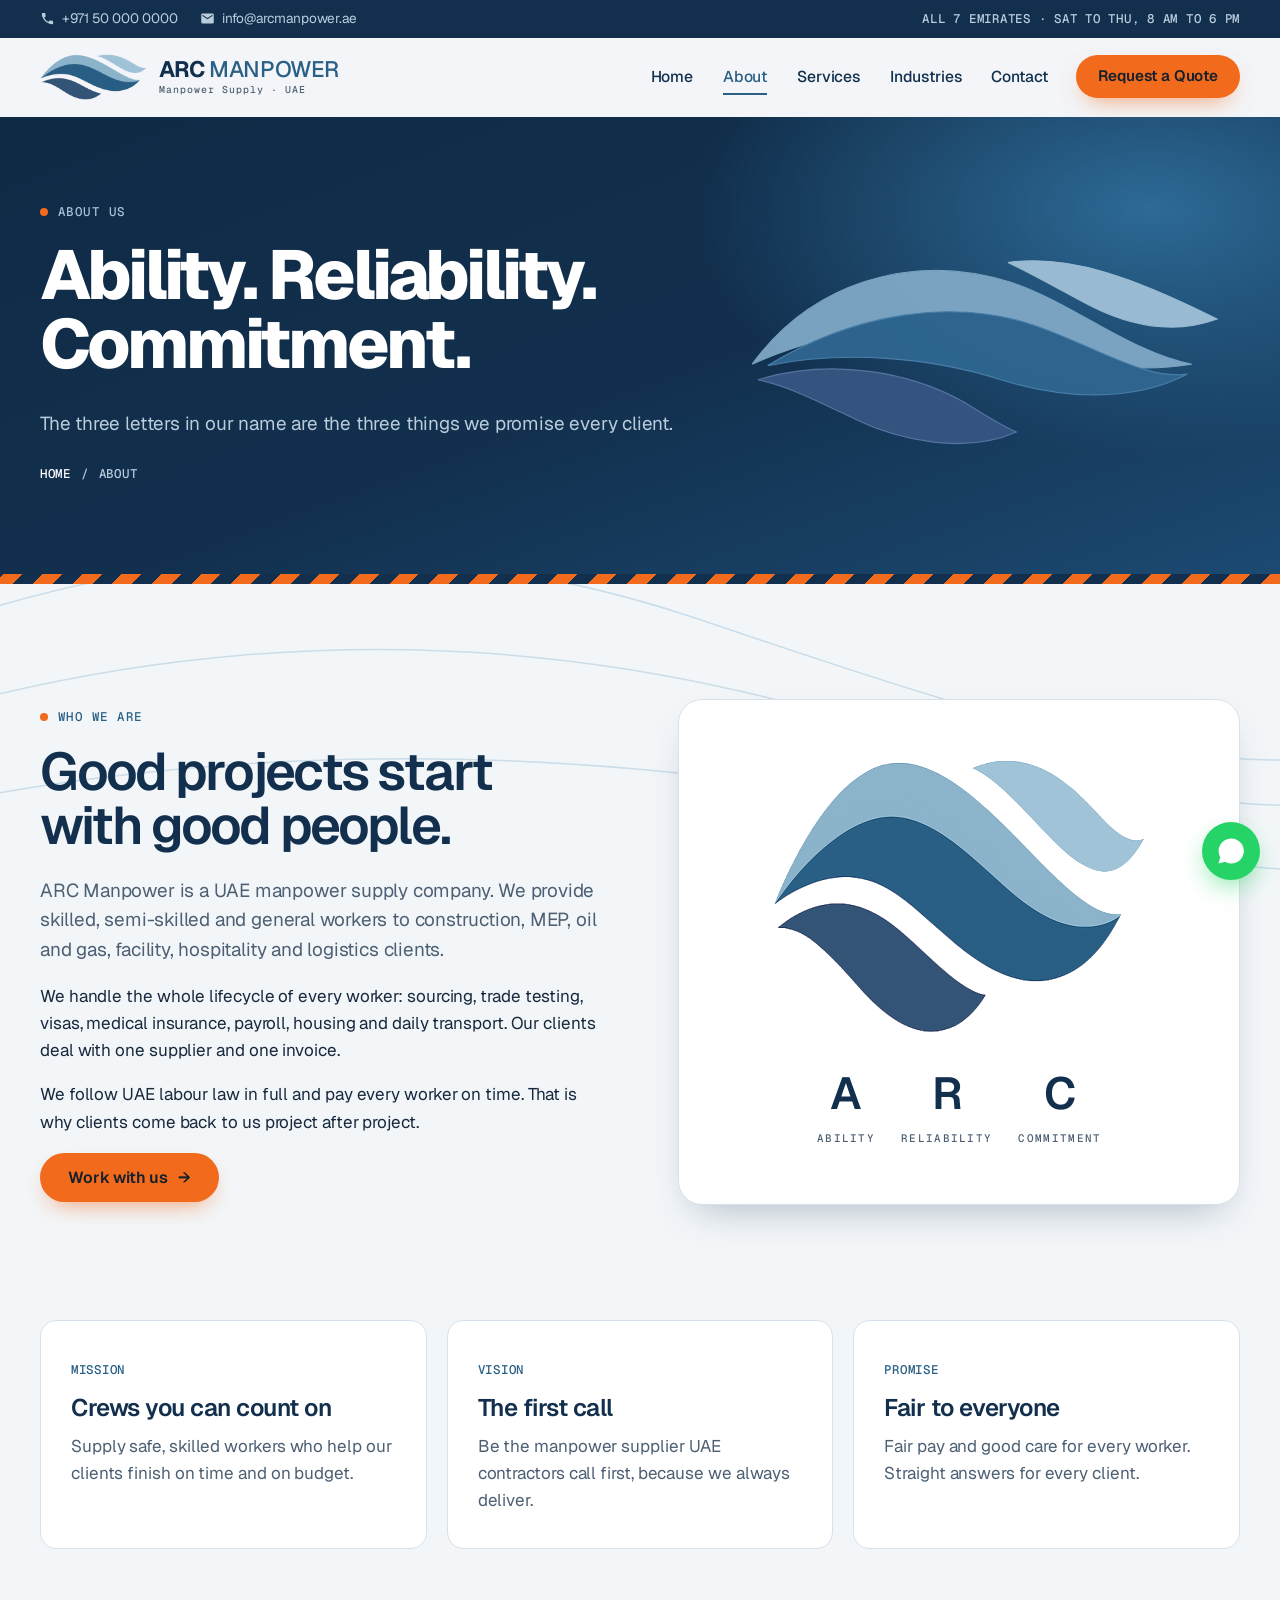
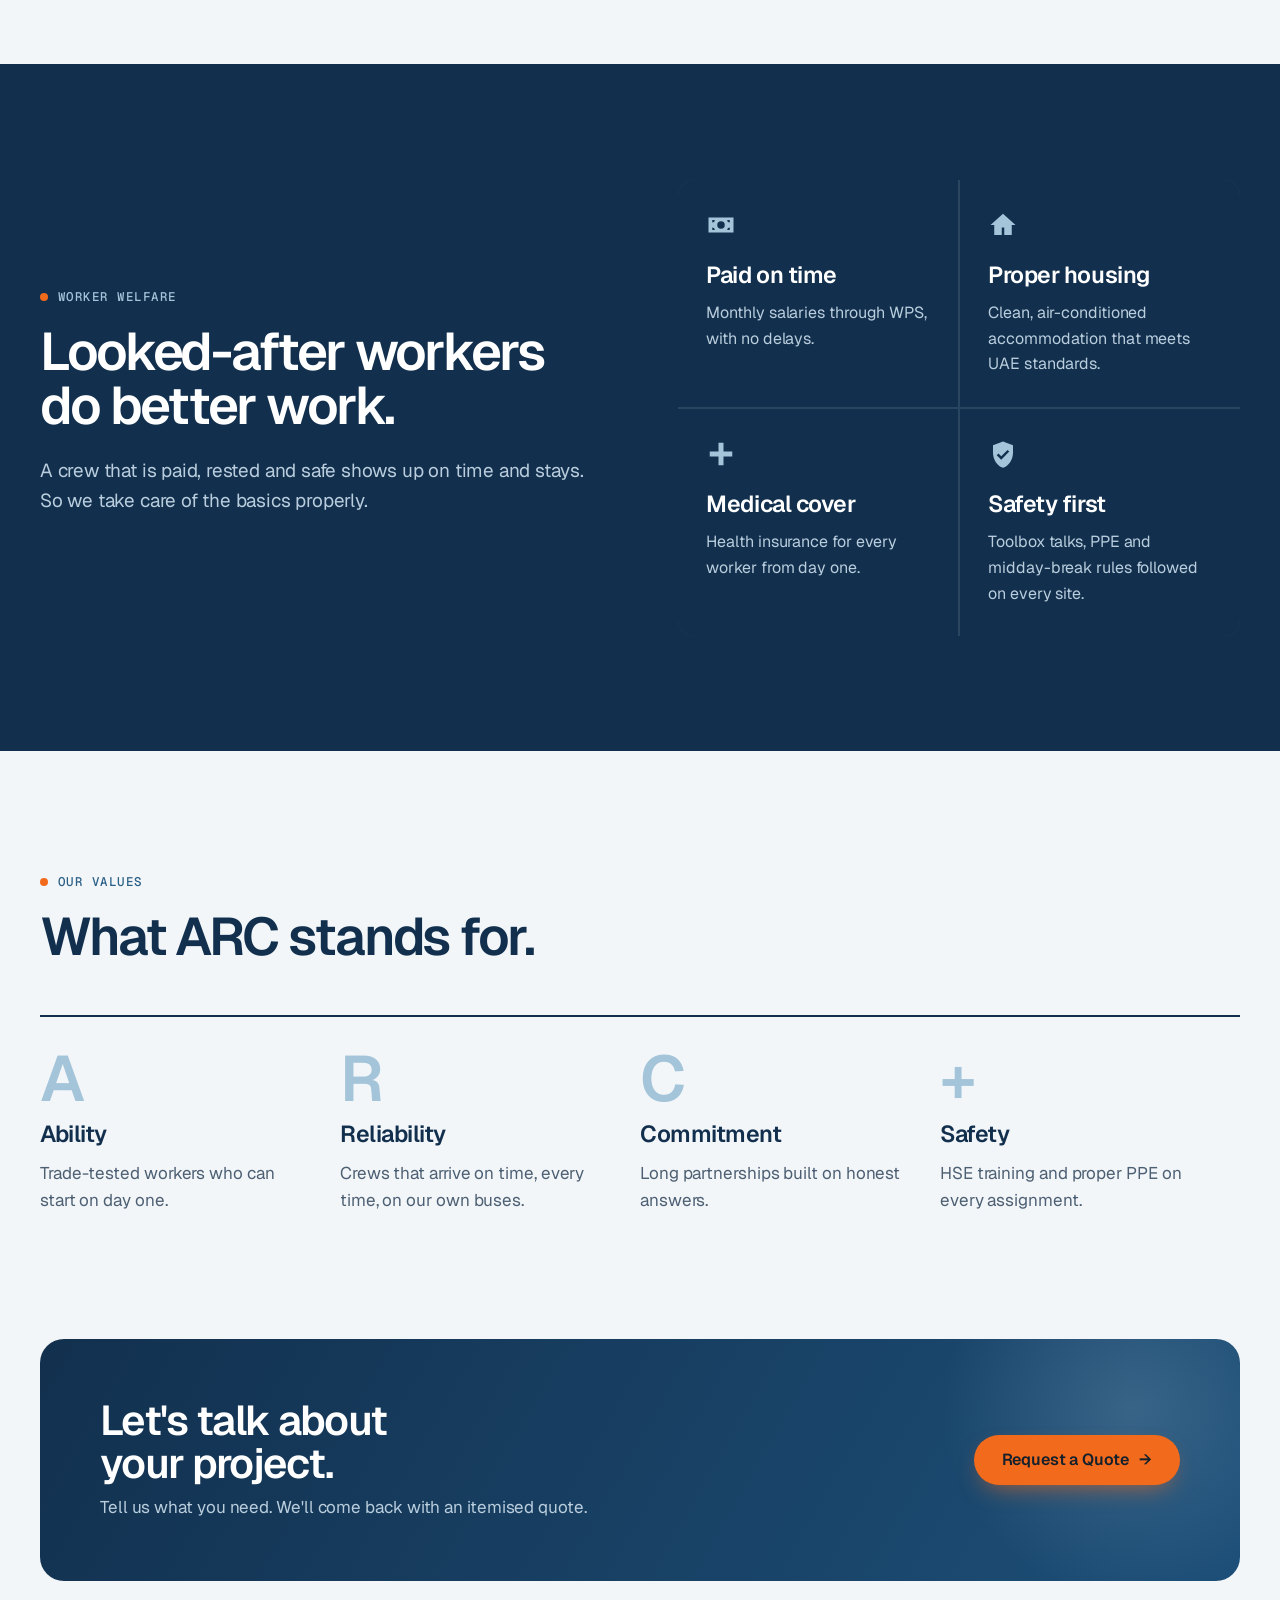
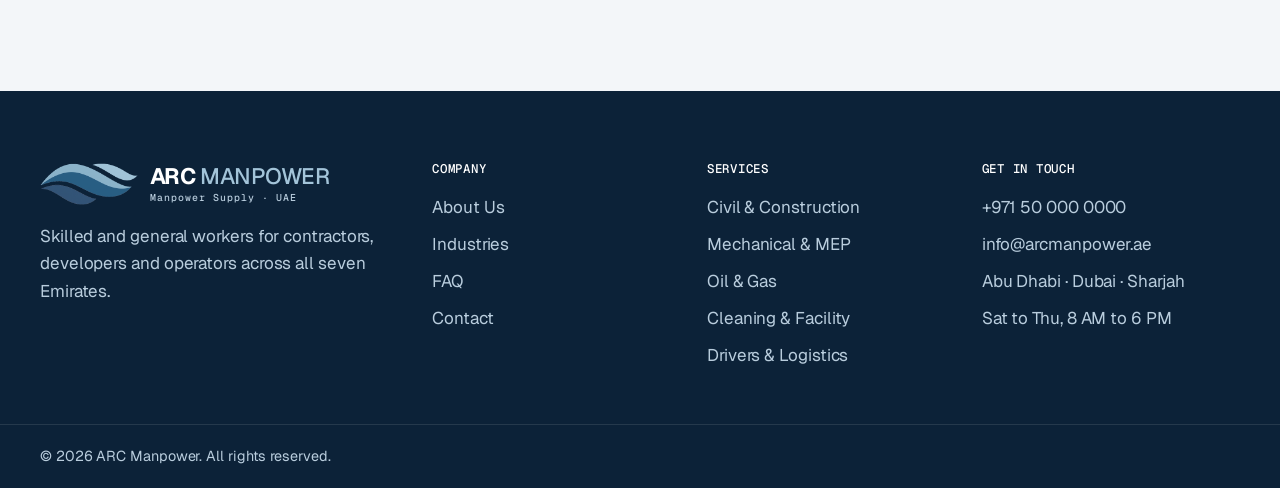
==== about.html @ 3a4a68fd "Add ARC Manpower website Five static pages (home, about, services, industries, contact) with shared " ====
<!DOCTYPE html>
<html lang="en">
<head>
  <meta charset="UTF-8" />
  <meta name="viewport" content="width=device-width, initial-scale=1.0" />
  <title>About Us | ARC Manpower</title>
  <meta name="description" content="ARC Manpower is a licensed UAE manpower supplier. We recruit, house, insure, pay and transport every worker we send to your site." />
  <meta name="theme-color" content="#12304e" />
  <link rel="icon" href="data:image/svg+xml,%3Csvg xmlns='http://www.w3.org/2000/svg' viewBox='0 0 64 64'%3E%3Cpath d='M4 34C14 18 30 14 42 22c6 4 12 8 18 8-8 6-18 4-26-1C24 24 14 26 4 34z' fill='%232f6690'/%3E%3Cpath d='M6 40c10-6 20-4 26 2 3 3 5 6 7 7-9 3-18 0-24-4-3-2-6-4-9-5z' fill='%23375582'/%3E%3Cpath d='M34 14c8-1 16 2 26 8-6 3-13 1-18-2z' fill='%239fc1d8'/%3E%3C/svg%3E" />
  <!-- DEPLOY STEP: set og:url and og:image to absolute live URLs before going online -->
  <meta property="og:title" content="About Us | ARC Manpower" />
  <meta property="og:description" content="ARC Manpower is a licensed UAE manpower supplier. We recruit, house, insure, pay and transport every worker we send to your site." />
  <meta property="og:type" content="website" />
  <meta property="og:url" content="https://example.com/" />
  <meta property="og:image" content="https://example.com/assets/logo.png" />
  <link rel="preconnect" href="https://fonts.googleapis.com" />
  <link rel="preconnect" href="https://fonts.gstatic.com" crossorigin />
  <link href="https://fonts.googleapis.com/css2?family=Geist:wght@400;500;600;700&family=Geist+Mono:wght@400;500&display=swap" rel="stylesheet" />
  <link rel="stylesheet" href="styles.css" />
</head>
<body>
  <a class="skip" href="#main">Skip to content</a>
  <div class="env" aria-hidden="true">
    <svg viewBox="0 0 1440 600" preserveAspectRatio="none"><path d="M0 380C240 240 520 220 760 300s500 180 680 60"/><path d="M0 430C260 320 540 300 800 360s460 150 640 40"/><path d="M0 490C300 400 600 400 860 440s420 110 580 20"/></svg>
  </div>

  <div class="topbar">
    <div class="container topbar-inner">
      <div class="topbar-contact">
        <!-- TODO: replace with real phone / email -->
        <a href="tel:+971500000000"><svg viewBox="0 0 24 24" aria-hidden="true"><path d="M6.6 10.8a15.1 15.1 0 0 0 6.6 6.6l2.2-2.2c.3-.3.7-.4 1-.2 1.1.4 2.3.6 3.6.6.6 0 1 .4 1 1V20c0 .6-.4 1-1 1A17 17 0 0 1 3 4c0-.6.4-1 1-1h3.5c.6 0 1 .4 1 1 0 1.3.2 2.5.6 3.6.1.3 0 .7-.2 1l-2.3 2.2z"/></svg>+971 50 000 0000</a>
        <a href="mailto:info@arcmanpower.ae"><svg viewBox="0 0 24 24" aria-hidden="true"><path d="M20 4H4a2 2 0 0 0-2 2v12a2 2 0 0 0 2 2h16a2 2 0 0 0 2-2V6a2 2 0 0 0-2-2zm0 4-8 5-8-5V6l8 5 8-5v2z"/></svg>info@arcmanpower.ae</a>
      </div>
      <div class="topbar-note">All 7 Emirates &middot; Sat to Thu, 8 AM to 6 PM</div>
    </div>
  </div>

  <header class="header" id="header">
    <div class="container header-inner">
      <a href="index.html" class="brand" aria-label="ARC Manpower home">
        <img src="assets/logo.png" alt="" width="107" height="46" />
        <span class="brand-text"><strong>ARC</strong> MANPOWER<small>Manpower Supply &middot; UAE</small></span>
      </a>
      <nav class="nav" id="nav" aria-label="Main">
        <a href="index.html">Home</a>
        <a href="about.html">About</a>
        <a href="services.html">Services</a>
        <a href="industries.html">Industries</a>
        <a href="contact.html">Contact</a>
        <a href="contact.html#quote" class="btn btn-accent">Request a Quote</a>
      </nav>
      <button class="menu-toggle" id="menuToggle" aria-label="Menu" aria-expanded="false" aria-controls="nav"><span></span><span></span><span></span></button>
    </div>
  </header>

  <main id="main" tabindex="-1">
    <section class="page-hero">
      <div class="container page-hero-inner">
        <div class="rv">
          <span class="kicker">About us</span>
          <h1>Ability. Reliability. Commitment.</h1>
          <p class="lede">The three letters in our name are the three things we promise every client.</p>
          <div class="crumbs"><a href="index.html">Home</a><span>/</span><span>About</span></div>
        </div>
        <svg class="waves" viewBox="0 0 720 360" aria-hidden="true"><path class="wv" d="M392 70C480 58 572 92 688 150C628 172 566 160 510 132C468 110 430 88 392 70Z"/><path class="wv" d="M30 214C110 104 250 52 396 98C482 126 562 196 652 214C566 228 482 212 400 186C278 148 150 160 30 214Z"/><path class="wv" d="M52 216C176 140 318 120 432 160C522 192 586 236 646 228C566 270 466 262 382 236C282 204 160 194 52 216Z"/><path class="wv" d="M38 236C144 204 256 226 330 268C362 288 388 304 404 310C332 342 238 322 176 292C126 268 84 246 38 236Z"/></svg>
      </div>
    </section>
    <div class="stripe" aria-hidden="true"></div>

    <section class="section">
      <div class="container split">
        <div class="rv">
          <span class="kicker">Who we are</span>
          <h2>Good projects start with good people.</h2>
          <p class="lede">ARC Manpower is a UAE manpower supply company. We provide skilled, semi-skilled and general workers to construction, MEP, oil and gas, facility, hospitality and logistics clients.</p>
          <p>We handle the whole lifecycle of every worker: sourcing, trade testing, visas, medical insurance, payroll, housing and daily transport. Our clients deal with one supplier and one invoice.</p>
          <p>We follow UAE labour law in full and pay every worker on time. That is why clients come back to us project after project.</p>
          <a href="contact.html#quote" class="btn btn-accent">Work with us <span class="arrow">&rarr;</span></a>
        </div>
        <div class="logo-panel rv">
          <img src="assets/logo.png" alt="ARC Manpower logo" width="652" height="280" />
          <div class="letters">
            <span>A<small>Ability</small></span>
            <span>R<small>Reliability</small></span>
            <span>C<small>Commitment</small></span>
          </div>
        </div>
      </div>
    </section>

    <section class="section" style="padding-top:0">
      <div class="container">
        <div class="mv stagger">
          <div class="mv-card"><span class="tag">Mission</span><h3>Crews you can count on</h3><p>Supply safe, skilled workers who help our clients finish on time and on budget.</p></div>
          <div class="mv-card"><span class="tag">Vision</span><h3>The first call</h3><p>Be the manpower supplier UAE contractors call first, because we always deliver.</p></div>
          <div class="mv-card"><span class="tag">Promise</span><h3>Fair to everyone</h3><p>Fair pay and good care for every worker. Straight answers for every client.</p></div>
        </div>
      </div>
    </section>

    <section class="section dark">
      <div class="container split">
        <div class="rv">
          <span class="kicker">Worker welfare</span>
          <h2>Looked-after workers do better work.</h2>
          <p class="lede">A crew that is paid, rested and safe shows up on time and stays. So we take care of the basics properly.</p>
        </div>
        <div class="welfare stagger">
          <div><svg viewBox="0 0 24 24" aria-hidden="true"><path d="M2 6h20v12H2V6zm10 9a3 3 0 1 0 0-6 3 3 0 0 0 0 6zM5 8v2a2 2 0 0 0 2-2H5zm12 0a2 2 0 0 0 2 2V8h-2zM5 16h2a2 2 0 0 0-2-2v2zm14-2a2 2 0 0 0-2 2h2v-2z"/></svg><h3>Paid on time</h3><p>Monthly salaries through WPS, with no delays.</p></div>
          <div><svg viewBox="0 0 24 24" aria-hidden="true"><path d="M12 3 2 12h3v8h6v-6h2v6h6v-8h3z"/></svg><h3>Proper housing</h3><p>Clean, air-conditioned accommodation that meets UAE standards.</p></div>
          <div><svg viewBox="0 0 24 24" aria-hidden="true"><path d="M10 3h4v7h7v4h-7v7h-4v-7H3v-4h7z"/></svg><h3>Medical cover</h3><p>Health insurance for every worker from day one.</p></div>
          <div><svg viewBox="0 0 24 24" aria-hidden="true"><path d="M12 2 4 5v6c0 5.5 3.4 10.7 8 12 4.6-1.3 8-6.5 8-12V5l-8-3zm-1.4 14.6L7 13l1.4-1.4 2.2 2.2 5-5L17 10l-6.4 6.6z"/></svg><h3>Safety first</h3><p>Toolbox talks, PPE and midday-break rules followed on every site.</p></div>
        </div>
      </div>
    </section>

    <section class="section">
      <div class="container">
        <div class="head rv">
          <span class="kicker">Our values</span>
          <h2>What ARC stands for.</h2>
        </div>
        <div class="values stagger">
          <div class="value"><strong>A</strong><h3>Ability</h3><p>Trade-tested workers who can start on day one.</p></div>
          <div class="value"><strong>R</strong><h3>Reliability</h3><p>Crews that arrive on time, every time, on our own buses.</p></div>
          <div class="value"><strong>C</strong><h3>Commitment</h3><p>Long partnerships built on honest answers.</p></div>
          <div class="value"><strong>+</strong><h3>Safety</h3><p>HSE training and proper PPE on every assignment.</p></div>
        </div>
      </div>
    </section>

    <section class="cta" data-live>
      <div class="container">
        <div class="cta-box rv">
          <span class="glow" aria-hidden="true"></span>
          <div>
            <h2>Let's talk about your project.</h2>
            <p>Tell us what you need. We'll come back with an itemised quote.</p>
          </div>
          <a href="contact.html#quote" class="btn btn-accent">Request a Quote <span class="arrow">&rarr;</span></a>
        </div>
      </div>
    </section>
  </main>

  <footer class="footer">
    <div class="container footer-grid">
      <div>
        <a href="index.html" class="brand">
          <img src="assets/logo.png" alt="" width="98" height="42" />
          <span class="brand-text"><strong>ARC</strong> MANPOWER<small>Manpower Supply &middot; UAE</small></span>
        </a>
        <p>Skilled and general workers for contractors, developers and operators across all seven Emirates.</p>
      </div>
      <div>
        <h4>Company</h4>
        <ul>
          <li><a href="about.html">About Us</a></li>
          <li><a href="industries.html">Industries</a></li>
          <li><a href="contact.html#faq">FAQ</a></li>
          <li><a href="contact.html">Contact</a></li>
        </ul>
      </div>
      <div>
        <h4>Services</h4>
        <ul>
          <li><a href="services.html#civil">Civil &amp; Construction</a></li>
          <li><a href="services.html#mep">Mechanical &amp; MEP</a></li>
          <li><a href="services.html#oil-gas">Oil &amp; Gas</a></li>
          <li><a href="services.html#cleaning">Cleaning &amp; Facility</a></li>
          <li><a href="services.html#logistics">Drivers &amp; Logistics</a></li>
        </ul>
      </div>
      <div>
        <h4>Get in Touch</h4>
        <!-- TODO: replace with real contact details -->
        <ul>
          <li><a href="tel:+971500000000">+971 50 000 0000</a></li>
          <li><a href="mailto:info@arcmanpower.ae">info@arcmanpower.ae</a></li>
          <li>Abu Dhabi &middot; Dubai &middot; Sharjah</li>
          <li>Sat to Thu, 8 AM to 6 PM</li>
        </ul>
      </div>
    </div>
    <div class="footer-bottom">
      <div class="container">&copy; <span id="year"></span> ARC Manpower. All rights reserved.</div>
    </div>
  </footer>

  <a href="https://wa.me/971500000000" class="float-wa" target="_blank" rel="noopener" aria-label="Chat on WhatsApp"><svg viewBox="0 0 24 24" aria-hidden="true"><path d="M17.5 14.4c-.3-.1-1.7-.8-2-.9-.3-.1-.5-.1-.7.1l-.9 1.1c-.2.2-.3.2-.6.1a8 8 0 0 1-4-3.5c-.3-.5.3-.5.9-1.6.1-.2 0-.4 0-.5l-.9-2.2c-.2-.6-.5-.5-.7-.5h-.6a1.1 1.1 0 0 0-.8.4 3.4 3.4 0 0 0-1 2.5 5.9 5.9 0 0 0 1.2 3.1 13.5 13.5 0 0 0 5.2 4.6c1.9.8 2.7.9 3.6.7a3.1 3.1 0 0 0 2-1.4 2.5 2.5 0 0 0 .2-1.4c-.1-.2-.3-.3-.6-.4zM12 2a10 10 0 0 0-8.6 15l-1.4 5 5.2-1.4A10 10 0 1 0 12 2z"/></svg></a>

  <script src="script.js"></script>
</body>
</html>
---- styles.css ----
/* ARC Manpower: "Ready." design system. Colours from the logo, hi-vis orange for the call to action only. */
:root {
  --canvas: #f3f6f9;
  --panel: #ffffff;
  --navy: #12304e;
  --navy-2: #1f3a5a;
  --primary: #2a5f86;
  --mist: #8fb3cb;
  --sky: #a3c4d9;
  --line: #d6e1eb;
  --line-strong: #8aa3b8;
  --accent: #f26a1b;
  --accent-hover: #ff7f36;
  --accent-ink: #14202c;
  --text: #18293d;
  --muted: #4d6073;
  --on-dark: #eef4f9;
  --on-dark-muted: #b9cddd;
  --radius: 16px;
  --shadow: 0 18px 40px -18px rgba(18, 48, 78, .35);
  --ease-out: cubic-bezier(.22, 1, .36, 1);
  --ease-in-out: cubic-bezier(.65, 0, .35, 1);
  --font-display: "Barlow Condensed", "Arial Narrow", sans-serif;
  --font-body: "Barlow", "Segoe UI", sans-serif;
  --font-label: "Barlow Condensed", "Arial Narrow", sans-serif;
  --stripe: repeating-linear-gradient(-45deg, var(--accent) 0 14px, var(--navy) 14px 28px);
}

*, *::before, *::after { box-sizing: border-box; }
html { scroll-behavior: smooth; scroll-padding-top: 96px; overflow-x: hidden; overflow-x: clip; }
body {
  margin: 0; font-family: var(--font-body); font-size: 1.0625rem; line-height: 1.65;
  color: var(--text); background: var(--canvas); overflow-x: hidden; overflow-x: clip;
  animation: page-in .6s var(--ease-out) both;
}
@keyframes page-in { from { opacity: 0; } }
img { max-width: 100%; display: block; }
a { color: inherit; text-decoration: none; }
svg { fill: currentColor; }
h1, h2, h3, h4 { font-family: var(--font-display); color: var(--navy); line-height: 1; margin: 0 0 .45em; }
h1, h2 { text-transform: uppercase; font-weight: 800; letter-spacing: .005em; line-height: .94; }
h2 { font-size: clamp(2.5rem, 5.2vw, 4rem); }
h3 { font-size: 1.45rem; font-weight: 700; letter-spacing: .01em; }
p { margin: 0 0 1em; }
:focus-visible { outline: 3px solid var(--accent); outline-offset: 3px; border-radius: 6px; }

.container { width: min(1200px, 100% - 32px); margin-inline: auto; }
.section { padding: clamp(72px, 9vw, 120px) 0; position: relative; }
.dark { background: var(--navy); color: var(--on-dark); }
.dark h2, .dark h3 { color: #fff; }
.dark p { color: var(--on-dark-muted); }
.skip { position: absolute; left: 16px; top: -60px; z-index: 300; background: var(--accent); color: var(--accent-ink); padding: 10px 16px; border-radius: 8px; font-weight: 700; }
.skip:focus { top: 12px; }

/* The fixed environment layer: slow drifting logo waves behind the whole site */
.env { position: fixed; inset: 0; z-index: -1; pointer-events: none; overflow: hidden; }
.env svg { position: absolute; width: 140%; left: -20%; bottom: -10%; opacity: .5; animation: env-drift 80s var(--ease-in-out) infinite alternate; animation-delay: -20s; }
.env path { fill: none; stroke: var(--sky); stroke-width: 1.2; }
@keyframes env-drift { to { transform: translate3d(8%, -6%, 0); } }

/* Mono labels */
.kicker { display: inline-flex; align-items: center; gap: 10px; font-family: var(--font-label); font-size: 1rem; font-weight: 600; letter-spacing: .16em; text-transform: uppercase; color: var(--primary); margin-bottom: 18px; }
.kicker::before { content: ""; width: 30px; height: 6px; background: var(--stripe); background-size: 40px 40px; border-radius: 1px; }
.dark .kicker, .page-hero .kicker, .hero .kicker { color: var(--sky); }
.lede { font-size: 1.15rem; color: var(--muted); max-width: 60ch; }
.dark .lede { color: var(--on-dark-muted); }
.head { max-width: 720px; margin-bottom: 52px; }
.head.center { margin-inline: auto; text-align: center; }
.head.center .kicker { justify-content: center; }
.head.center .lede { margin-inline: auto; }

/* Buttons */
.btn {
  display: inline-flex; align-items: center; justify-content: center; gap: 10px;
  padding: 14px 28px; border-radius: 6px; border: 2px solid transparent; cursor: pointer;
  font-family: var(--font-display); font-weight: 700; font-size: 1.12rem; letter-spacing: .08em; text-transform: uppercase; line-height: 1.1;
  transition: transform .35s var(--ease-out), background-color .25s, color .25s, border-color .25s, box-shadow .35s var(--ease-out);
}
.btn:hover { transform: translateY(-2px); }
.btn-accent { background: var(--accent); color: var(--accent-ink); box-shadow: 0 10px 24px -10px rgba(242, 106, 27, .7); }
.btn-accent:hover { background: var(--accent-hover); }
.btn-solid { background: var(--navy); color: #fff; }
.btn-solid:hover { background: var(--primary); }
.btn-ghost { border-color: rgba(255,255,255,.45); color: #fff; }
.btn-ghost:hover { border-color: #fff; background: rgba(255,255,255,.08); }
.btn-line { border-color: var(--line-strong); color: var(--navy); }
.btn-line:hover { border-color: var(--navy); }
.btn-wa { background: #25d366; color: #0b2d18; }
.btn .arrow { transition: transform .3s var(--ease-out); }
.btn:hover .arrow { transform: translateX(4px); }
.btn-block { width: 100%; }
@media (pointer: coarse) { .btn { min-height: 44px; display: inline-flex; align-items: center; justify-content: center; } }

/* Top bar */
.topbar { background: var(--navy); color: var(--on-dark-muted); font-size: .85rem; }
.topbar-inner { display: flex; justify-content: space-between; align-items: center; gap: 16px; padding: 8px 0; }
.topbar-contact { display: flex; gap: 22px; flex-wrap: wrap; }
.topbar a { display: inline-flex; align-items: center; gap: 7px; transition: color .2s; }
.topbar a:hover { color: #fff; }
.topbar svg { width: 15px; height: 15px; }
.topbar-note { font-family: var(--font-label); font-size: .74rem; letter-spacing: .08em; text-transform: uppercase; }

/* Header */
.header { position: sticky; top: 0; z-index: 100; background: rgba(243, 246, 249, .9); backdrop-filter: blur(12px); border-bottom: 1px solid transparent; transition: border-color .3s, box-shadow .3s; }
.header.scrolled { border-color: var(--line); box-shadow: 0 8px 24px -16px rgba(18,48,78,.3); }
.header-inner { display: flex; align-items: center; justify-content: space-between; height: 78px; }
.brand { display: flex; align-items: center; gap: 12px; }
.brand img { height: 46px; width: auto; }
.brand-text { font-family: var(--font-display); font-weight: 600; font-size: 1.55rem; letter-spacing: .06em; color: var(--primary); line-height: 1.05; white-space: nowrap; }
.brand-text strong { color: var(--navy); font-weight: 800; }
.brand-text small { display: block; font-family: var(--font-label); font-size: .6rem; font-weight: 500; letter-spacing: .16em; color: var(--muted); margin-top: 4px; }
.nav { display: flex; align-items: center; gap: 2px; }
.nav a:not(.btn) { position: relative; font-family: var(--font-display); font-weight: 600; font-size: 1.12rem; letter-spacing: .07em; text-transform: uppercase; color: var(--navy); padding: 10px 14px; white-space: nowrap; }
.nav a:not(.btn)::after { content: ""; position: absolute; left: 14px; right: 14px; bottom: 4px; height: 2px; background: var(--primary); transform: scaleX(0); transform-origin: left; transition: transform .35s var(--ease-out); }
.nav a:not(.btn):hover::after, .nav a.active::after { transform: scaleX(1); }
.nav a.active { color: var(--primary); }
.nav .btn { margin-left: 12px; padding: 12px 20px; font-size: .88rem; }
.menu-toggle { display: none; background: none; border: 0; cursor: pointer; padding: 10px; }
.menu-toggle span { display: block; width: 26px; height: 2.5px; background: var(--navy); margin: 5px 0; border-radius: 2px; transition: transform .3s var(--ease-out), opacity .2s; }
.menu-toggle.open span:nth-child(1) { transform: translateY(7.5px) rotate(45deg); }
.menu-toggle.open span:nth-child(2) { opacity: 0; }
.menu-toggle.open span:nth-child(3) { transform: translateY(-7.5px) rotate(-45deg); }

/* The signature: ARC waves, drawn by hand from the logo */
.waves path { transform-box: fill-box; transform-origin: center; }
.waves .wv { fill-opacity: 0; stroke-width: 1.6; stroke-dasharray: 1600; stroke-dashoffset: 1600; transition: stroke-dashoffset 2.2s var(--ease-in-out), fill-opacity 1.2s var(--ease-out); }
.waves.in .wv { stroke-dashoffset: 0; fill-opacity: 1; }
.waves .wv:nth-child(1) { fill: #9fc1d8; stroke: #9fc1d8; transition-delay: .1s, 1.2s; }
.waves .wv:nth-child(2) { fill: #7fa8c6; stroke: #7fa8c6; transition-delay: .3s, 1.4s; }
.waves .wv:nth-child(3) { fill: #2f6690; stroke: #4a82ad; transition-delay: .5s, 1.6s; }
.waves .wv:nth-child(4) { fill: #375582; stroke: #5a78a5; transition-delay: .7s, 1.8s; }
.live .waves.in .wv { animation: bob 9s var(--ease-in-out) infinite alternate; }
.live .waves.in .wv:nth-child(2) { animation-delay: -3s; }
.live .waves.in .wv:nth-child(3) { animation-delay: -5s; }
.live .waves.in .wv:nth-child(4) { animation-delay: -7s; }
@keyframes bob { to { transform: translate3d(10px, -8px, 0); } }

/* Home hero (the static hero, designed as the destination) */
.hero { position: relative; overflow: hidden; color: #fff; background: radial-gradient(ellipse 70% 80% at 85% 30%, #2d6a96 0%, transparent 60%), linear-gradient(160deg, #0f2a45 0%, var(--navy) 45%, #1c4a72 100%); }
.hero::after { content: ""; position: absolute; inset: auto 0 0 0; height: 120px; background: linear-gradient(to bottom, transparent, rgba(8, 24, 40, .35)); pointer-events: none; }
.hero-inner { position: relative; z-index: 1; display: grid; grid-template-columns: 1.05fr 1fr; align-items: center; gap: 40px; min-height: min(calc(100vh - 118px), 780px); padding: 70px 0 90px; }
.hero h1 { color: #fff; font-size: clamp(2.8rem, 6.6vw, 5.4rem); font-weight: 800; letter-spacing: -.025em; margin-bottom: 24px; }
.hero h1 .soft { color: var(--sky); display: block; }
.hero .lede { color: var(--on-dark-muted); font-size: 1.2rem; max-width: 34ch; }
.hero-actions { display: flex; flex-wrap: wrap; gap: 14px; margin: 34px 0 40px; }
.ready-chips { display: flex; flex-wrap: wrap; gap: 10px; list-style: none; margin: 0; padding: 0; }
.ready-chips li { display: inline-flex; align-items: center; gap: 8px; padding: 8px 14px; border-radius: 999px; background: rgba(255,255,255,.07); border: 1px solid rgba(255,255,255,.16); font-family: var(--font-label); font-size: .76rem; letter-spacing: .06em; text-transform: uppercase; color: var(--on-dark); }
.ready-chips li::before { content: ""; width: 7px; height: 7px; border-radius: 50%; background: #3ddc84; box-shadow: 0 0 0 0 rgba(61,220,132,.6); }
.live .ready-chips li::before { animation: blip 3.2s ease-out infinite; }
.live .ready-chips li:nth-child(2)::before { animation-delay: -1.1s; }
.live .ready-chips li:nth-child(3)::before { animation-delay: -2.2s; }
@keyframes blip { 0% { box-shadow: 0 0 0 0 rgba(61,220,132,.6); } 60%, 100% { box-shadow: 0 0 0 8px rgba(61,220,132,0); } }
.hero-art { position: relative; }
.hero-art .waves { width: 118%; margin-left: -4%; filter: drop-shadow(0 30px 40px rgba(0,0,0,.25)); }
.hero-art .badge { position: absolute; left: 6%; bottom: 2%; display: flex; align-items: center; gap: 14px; padding: 14px 18px; border-radius: 14px; background: rgba(10, 30, 50, .55); border: 1px solid rgba(255,255,255,.15); backdrop-filter: blur(10px); }
.hero-art .badge strong { font-family: var(--font-display); font-size: 2rem; color: #fff; line-height: 1; }
.hero-art .badge span { font-family: var(--font-label); font-size: .72rem; letter-spacing: .08em; text-transform: uppercase; color: var(--on-dark-muted); line-height: 1.4; }

/* Trades marquee (whisper level) */
.marquee { background: var(--navy-2); color: var(--on-dark-muted); overflow: hidden; border-block: 1px solid rgba(255,255,255,.08); }
.marquee-track { display: flex; width: max-content; }
.live .marquee-track { animation: marquee 60s linear infinite; }
.marquee-track span { display: inline-flex; align-items: center; gap: 22px; padding: 16px 22px 16px 0; font-family: var(--font-label); font-size: .8rem; letter-spacing: .14em; text-transform: uppercase; white-space: nowrap; }
.marquee-track span::after { content: ""; width: 6px; height: 6px; background: var(--accent); transform: rotate(45deg); }
@keyframes marquee { to { transform: translateX(-50%); } }

/* "Ready means" proof row */
.proof-grid { display: grid; grid-template-columns: repeat(4, 1fr); border-top: 2px solid var(--navy); }
.proof { padding: 28px 26px 8px 0; border-right: 1px solid var(--line); margin-right: 26px; }
.proof:last-child { border-right: 0; margin-right: 0; }
.proof .idx { font-family: var(--font-label); font-size: .75rem; color: var(--primary); letter-spacing: .1em; }
.proof h3 { margin: 14px 0 8px; font-size: 1.25rem; }
.proof p { color: var(--muted); margin: 0; font-size: 1rem; }

/* About split with stats */
.split { display: grid; grid-template-columns: 1fr 1fr; gap: clamp(40px, 6vw, 90px); align-items: center; }
.stat-grid { display: grid; grid-template-columns: 1fr 1fr; gap: 2px; background: var(--line); border-radius: var(--radius); overflow: hidden; box-shadow: var(--shadow); }
.stat { background: var(--panel); padding: 34px 28px; }
.stat .num { font-family: var(--font-display); font-weight: 800; font-size: clamp(2.6rem, 5vw, 3.6rem); color: var(--navy); line-height: 1; }
.stat .num sup { color: var(--accent); font-size: .5em; vertical-align: top; margin-left: 2px; }
.stat p { margin: 10px 0 0; font-family: var(--font-label); font-size: .76rem; letter-spacing: .1em; text-transform: uppercase; color: var(--muted); }
.ticks { list-style: none; padding: 0; margin: 26px 0 32px; display: grid; gap: 12px; }
.ticks li { display: flex; gap: 12px; align-items: baseline; font-weight: 600; color: var(--navy); }
.ticks li::before { content: ""; flex-shrink: 0; width: 18px; height: 10px; border-left: 3px solid var(--primary); border-bottom: 3px solid var(--primary); transform: rotate(-45deg) translateY(-3px); }
.dark .ticks li { color: #fff; }
.dark .ticks li::before { border-color: var(--sky); }

/* Service cards */
.cards { display: grid; grid-template-columns: repeat(4, 1fr); gap: 20px; }
.card {
  position: relative; display: flex; flex-direction: column; background: var(--panel); border: 1px solid var(--line);
  border-radius: var(--radius); padding: 28px 24px; transition: transform .45s var(--ease-out), box-shadow .45s var(--ease-out), border-color .3s;
}
.card:hover { transform: translateY(-6px); box-shadow: var(--shadow); border-color: var(--sky); }
.card .icon { width: 52px; height: 52px; border-radius: 12px; display: grid; place-items: center; background: var(--canvas); color: var(--primary); margin-bottom: 22px; transition: background-color .3s, color .3s; }
.card:hover .icon { background: var(--navy); color: #fff; }
.card .icon svg { width: 26px; height: 26px; }
.card p { color: var(--muted); font-size: .98rem; flex: 1; }
.card .more { font-family: var(--font-label); font-size: .78rem; letter-spacing: .08em; text-transform: uppercase; color: var(--primary); display: inline-flex; gap: 8px; }
.card .more::after { content: "\2192"; transition: transform .3s var(--ease-out); }
.card:hover .more::after { transform: translateX(4px); }

/* The one interactive moment: build your crew */
.builder { display: grid; grid-template-columns: 1fr 1.15fr; gap: clamp(36px, 5vw, 70px); align-items: start; }
.trade-list { display: grid; gap: 10px; }
.trade { display: flex; align-items: center; justify-content: space-between; gap: 16px; padding: 14px 16px 14px 20px; border-radius: 12px; background: rgba(255,255,255,.05); border: 1px solid rgba(255,255,255,.12); transition: background-color .3s, border-color .3s; }
.trade.on { background: rgba(163,196,217,.12); border-color: rgba(163,196,217,.5); }
.trade .name { font-family: var(--font-display); font-weight: 600; color: #fff; }
.stepper { display: flex; align-items: center; gap: 4px; }
.stepper button { width: 38px; height: 38px; border-radius: 8px; border: 1px solid rgba(255,255,255,.25); background: transparent; color: #fff; font-size: 1.2rem; cursor: pointer; transition: background-color .2s, transform .2s var(--ease-out); }
.stepper button:hover { background: rgba(255,255,255,.12); }
.stepper button:active { transform: scale(.92); }
.stepper output { min-width: 42px; text-align: center; font-family: var(--font-label); font-size: 1rem; color: #fff; }
@media (pointer: coarse) { .stepper button { width: 44px; height: 44px; } }
.crew-panel { position: sticky; top: 110px; padding: 30px; border-radius: 20px; background: linear-gradient(160deg, rgba(255,255,255,.1), rgba(255,255,255,.03)); border: 1px solid rgba(255,255,255,.16); }
.crew-total { display: flex; align-items: baseline; gap: 12px; margin-bottom: 6px; }
.crew-total strong { font-family: var(--font-display); font-size: 3.4rem; line-height: 1; color: #fff; }
.crew-total span { font-family: var(--font-label); font-size: .8rem; letter-spacing: .1em; text-transform: uppercase; color: var(--on-dark-muted); }
.crew-summary { min-height: 1.6em; color: var(--on-dark-muted); margin-bottom: 18px; }
.crew-grid { display: grid; grid-template-columns: repeat(auto-fill, minmax(18px, 1fr)); gap: 6px; min-height: 96px; align-content: start; margin-bottom: 24px; }
.crew-grid i { aspect-ratio: 1; border-radius: 50% 50% 4px 4px; background: var(--sky); transform: scale(.4); opacity: 0; animation: pop .45s var(--ease-out) forwards; }
.crew-grid i:nth-child(3n) { background: var(--mist); }
.crew-grid i:nth-child(5n) { background: #fff; }
@keyframes pop { to { transform: scale(1); opacity: 1; } }
.crew-more { grid-column: 1 / -1; font-family: var(--font-label); font-size: .75rem; color: var(--on-dark-muted); }
.crew-note { font-size: .9rem; color: var(--on-dark-muted); margin: 14px 0 0; }
.btn[aria-disabled="true"] { opacity: .45; pointer-events: none; box-shadow: none; }

/* Industries editorial list */
.ind-list { display: grid; grid-template-columns: 1fr 1fr; column-gap: 50px; border-top: 1px solid var(--line-strong); }
.ind-row { display: grid; grid-template-columns: 44px 1fr auto; gap: 18px; align-items: center; padding: 22px 4px; border-bottom: 1px solid var(--line); transition: padding .4s var(--ease-out), background-color .3s; }
.ind-row:hover { padding-left: 14px; background: rgba(255,255,255,.6); }
.ind-row svg { width: 32px; height: 32px; color: var(--primary); }
.ind-row strong { display: block; font-family: var(--font-display); font-size: 1.2rem; color: var(--navy); }
.ind-row small { color: var(--muted); font-size: .92rem; }
.ind-row .go { font-family: var(--font-label); color: var(--primary); transition: transform .3s var(--ease-out); }
.ind-row:hover .go { transform: translateX(6px); }

/* Process with a self-drawing wave line */
.process { position: relative; display: grid; grid-template-columns: repeat(4, 1fr); gap: 28px; }
.process-line { position: absolute; left: 4%; right: 4%; top: 6px; height: 60px; width: 92%; pointer-events: none; }
.process-line path { fill: none; stroke: var(--mist); stroke-width: 2; stroke-dasharray: 1400; stroke-dashoffset: 1400; transition: stroke-dashoffset 2.4s var(--ease-in-out); }
.process.in .process-line path { stroke-dashoffset: 0; }
.step { position: relative; padding-top: 4px; }
.step .n { position: relative; z-index: 1; display: grid; place-items: center; width: 64px; height: 64px; border-radius: 50%; background: var(--navy); color: #fff; font-family: var(--font-display); font-weight: 800; font-size: 1.4rem; box-shadow: 0 0 0 8px var(--canvas); margin-bottom: 22px; }
.step p { color: var(--muted); margin: 0; }

/* CTA band */
.cta { padding: 0 0 clamp(72px, 9vw, 110px); }
.cta-box { position: relative; overflow: hidden; display: flex; align-items: center; justify-content: space-between; gap: 30px; flex-wrap: wrap; padding: clamp(36px, 5vw, 60px); border-radius: 24px; background: linear-gradient(120deg, var(--navy) 0%, #1d4f78 100%); color: #fff; }
.cta-box h2 { color: #fff; font-size: clamp(1.8rem, 3.4vw, 2.6rem); margin-bottom: 10px; max-width: 18ch; }
.cta-box p { color: var(--on-dark-muted); margin: 0; max-width: 46ch; }
.cta-box .glow { position: absolute; right: -80px; top: -120px; width: 380px; height: 380px; border-radius: 50%; background: radial-gradient(circle, rgba(163,196,217,.35), transparent 70%); opacity: .6; pointer-events: none; }
.live .cta-box .glow { animation: glow 7s var(--ease-in-out) infinite alternate; animation-delay: -2s; }
@keyframes glow { to { opacity: 1; transform: scale(1.12); } }
.cta-box .btn { position: relative; }

/* Inner page banner */
.page-hero { position: relative; overflow: hidden; color: #fff; background: radial-gradient(ellipse 60% 90% at 90% 20%, #2d6a96 0%, transparent 60%), linear-gradient(160deg, #0f2a45, var(--navy) 55%, #1c4a72); }
.page-hero-inner { position: relative; z-index: 1; display: grid; grid-template-columns: 1.3fr 1fr; align-items: center; gap: 30px; padding: 80px 0 90px; }
.page-hero h1 { color: #fff; font-size: clamp(2.4rem, 5.4vw, 4.2rem); font-weight: 800; letter-spacing: -.02em; }
.page-hero .lede { color: var(--on-dark-muted); }
.page-hero .waves { width: 100%; opacity: .95; }
.crumbs { display: flex; gap: 10px; font-family: var(--font-label); font-size: .76rem; letter-spacing: .1em; text-transform: uppercase; color: var(--on-dark-muted); margin-top: 26px; }
.crumbs a { color: #fff; }
.crumbs a:hover { color: var(--sky); }

/* About */
.logo-panel { position: relative; padding: 56px 40px; border-radius: 24px; background: var(--panel); border: 1px solid var(--line); text-align: center; box-shadow: var(--shadow); }
.logo-panel img { width: 78%; margin: 0 auto 22px; }
.logo-panel .letters { display: flex; justify-content: center; gap: 26px; font-family: var(--font-display); font-weight: 800; font-size: 2.8rem; color: var(--navy); letter-spacing: .06em; }
.logo-panel .letters span { display: grid; justify-items: center; }
.logo-panel .letters small { font-family: var(--font-label); font-size: .68rem; font-weight: 500; letter-spacing: .12em; text-transform: uppercase; color: var(--muted); }
.mv { display: grid; grid-template-columns: repeat(3, 1fr); gap: 20px; }
.mv-card { padding: 34px 30px; border-radius: var(--radius); background: var(--panel); border: 1px solid var(--line); }
.mv-card .tag { font-family: var(--font-label); font-size: .75rem; letter-spacing: .12em; text-transform: uppercase; color: var(--primary); }
.mv-card h3 { font-size: 1.5rem; margin: 12px 0 10px; }
.mv-card p { color: var(--muted); margin: 0; }
.welfare { display: grid; grid-template-columns: repeat(2, 1fr); gap: 2px; background: rgba(255,255,255,.1); border-radius: var(--radius); overflow: hidden; }
.welfare div { background: var(--navy); padding: 30px 28px; }
.welfare svg { width: 30px; height: 30px; color: var(--sky); margin-bottom: 14px; }
.welfare p { margin: 0; font-size: 1rem; }
.values { display: grid; grid-template-columns: repeat(4, 1fr); gap: 0; border-top: 2px solid var(--navy); }
.value { padding: 30px 26px 10px 0; }
.value strong { display: block; font-family: var(--font-display); font-size: 4rem; font-weight: 800; line-height: 1; color: var(--sky); margin-bottom: 10px; }
.value p { color: var(--muted); margin: 0; }

/* Services detail */
.jump { display: flex; flex-wrap: wrap; gap: 10px; }
.jump a { padding: 9px 16px; border-radius: 999px; border: 1px solid var(--line-strong); font-weight: 600; font-size: .92rem; color: var(--navy); background: var(--panel); transition: background-color .25s, color .25s, border-color .25s; }
.jump a:hover { background: var(--navy); border-color: var(--navy); color: #fff; }
.sd { display: grid; grid-template-columns: 320px 1fr; gap: clamp(30px, 5vw, 64px); align-items: center; padding: 56px 0; border-bottom: 1px solid var(--line); }
.sd:last-child { border-bottom: 0; }
.sd:nth-child(even) .sd-panel { order: 2; }
.sd-panel { position: relative; overflow: hidden; aspect-ratio: 5 / 4; border-radius: 22px; display: grid; place-items: center; color: #fff; background: radial-gradient(circle at 80% 15%, #3a77a3, transparent 55%), var(--navy); }
.sd-panel svg.ic { width: 84px; height: 84px; position: relative; z-index: 1; transition: transform .6s var(--ease-out); }
.sd:hover .sd-panel svg.ic { transform: scale(1.08) rotate(-3deg); }
.sd-panel .no { position: absolute; left: 20px; top: 16px; font-family: var(--font-label); font-size: .78rem; letter-spacing: .12em; color: var(--sky); }
.sd-panel .mini { position: absolute; inset: auto -10% -18% -10%; width: 120%; opacity: .35; }
.sd-panel .mini path { fill: var(--sky); }
.sd h2 { font-size: clamp(1.7rem, 3vw, 2.3rem); }
.sd p { color: var(--muted); }
.chips { display: flex; flex-wrap: wrap; gap: 8px; list-style: none; padding: 0; margin: 20px 0 26px; }
.chips li { padding: 7px 14px; border-radius: 999px; background: var(--panel); border: 1px solid var(--line); font-size: .9rem; font-weight: 600; color: var(--navy); }
.includes { display: grid; grid-template-columns: repeat(3, 1fr); gap: 2px; background: rgba(255,255,255,.1); border-radius: var(--radius); overflow: hidden; }
.includes div { background: var(--navy); padding: 26px; display: flex; gap: 14px; align-items: baseline; }
.includes span { font-family: var(--font-label); color: var(--accent); font-size: .8rem; }
.includes p { margin: 0; color: #fff; font-weight: 600; }

/* Industries page */
.ind-cards { display: grid; grid-template-columns: repeat(2, 1fr); gap: 20px; }
.ind-card { display: grid; grid-template-columns: 60px 1fr; gap: 22px; padding: 30px; border-radius: var(--radius); background: var(--panel); border: 1px solid var(--line); transition: transform .45s var(--ease-out), box-shadow .45s var(--ease-out); }
.ind-card:hover { transform: translateY(-5px); box-shadow: var(--shadow); }
.ind-card .icon { width: 60px; height: 60px; border-radius: 14px; display: grid; place-items: center; background: var(--navy); color: #fff; }
.ind-card .icon svg { width: 30px; height: 30px; }
.ind-card p { color: var(--muted); margin-bottom: 12px; }
.ind-card .roles { font-family: var(--font-label); font-size: .76rem; letter-spacing: .06em; text-transform: uppercase; color: var(--primary); margin: 0; }
.approach { display: grid; grid-template-columns: repeat(4, 1fr); gap: 22px; counter-reset: a; }
.approach div { padding-top: 22px; border-top: 2px solid var(--sky); }
.approach div::before { counter-increment: a; content: "0" counter(a); display: block; font-family: var(--font-label); color: var(--sky); font-size: .8rem; margin-bottom: 12px; }

/* Contact */
.c-cards { position: relative; z-index: 2; display: grid; grid-template-columns: repeat(4, 1fr); gap: 16px; margin-top: -54px; }
.c-card { padding: 26px 22px; border-radius: var(--radius); background: var(--panel); border: 1px solid var(--line); box-shadow: var(--shadow); }
.c-card svg { width: 26px; height: 26px; color: var(--primary); margin-bottom: 14px; }
.c-card h3 { font-size: 1rem; margin-bottom: 4px; }
.c-card p, .c-card a { color: var(--muted); font-size: .98rem; margin: 0; }
.c-card a:hover { color: var(--primary); }
.quote-grid { display: grid; grid-template-columns: 1fr 1.2fr; gap: clamp(36px, 5vw, 70px); align-items: start; }
.map { margin-top: 30px; border-radius: var(--radius); overflow: hidden; aspect-ratio: 16 / 11; border: 1px solid var(--line); background: var(--navy); }
.map iframe { width: 100%; height: 100%; border: 0; display: block; }
.form { padding: clamp(24px, 4vw, 40px); border-radius: 22px; background: var(--panel); border: 1px solid var(--line); box-shadow: var(--shadow); }
.form-row { display: grid; grid-template-columns: 1fr 1fr; gap: 16px; }
.form label { display: block; font-weight: 600; font-size: .92rem; color: var(--navy); margin-bottom: 16px; }
.form input, .form select, .form textarea { display: block; width: 100%; margin-top: 7px; padding: 13px 14px; font: inherit; font-weight: 400; font-size: 1rem; color: var(--text); background: var(--canvas); border: 1.5px solid #9fb3c6; border-radius: 10px; transition: border-color .2s, box-shadow .2s; }
.form input:focus, .form select:focus, .form textarea:focus { outline: none; border-color: var(--primary); box-shadow: 0 0 0 4px rgba(42,95,134,.15); }
.form textarea { resize: vertical; }
.form-note { margin: 14px 0 0; text-align: center; font-size: .9rem; color: var(--muted); }
.form-ok { margin: 14px 0 0; padding: 14px; border-radius: 10px; background: #e5f5ec; color: #145c34; font-weight: 600; text-align: center; }
.prefill { margin: 0 0 18px; padding: 12px 14px; border-radius: 10px; background: #fff3ea; border: 1px solid #f9c9a8; color: #6b3410; font-size: .95rem; }
.faq-grid { display: grid; grid-template-columns: 1fr 1.5fr; gap: clamp(36px, 5vw, 70px); align-items: start; }
.faq details { border-bottom: 1px solid var(--line); }
.faq details:first-child { border-top: 2px solid var(--navy); }
.faq summary { list-style: none; cursor: pointer; position: relative; padding: 22px 50px 22px 0; font-family: var(--font-display); font-weight: 700; font-size: 1.1rem; color: var(--navy); }
.faq summary::-webkit-details-marker { display: none; }
.faq summary::before, .faq summary::after { content: ""; position: absolute; right: 8px; top: 50%; width: 16px; height: 2px; background: var(--primary); transition: transform .35s var(--ease-out); }
.faq summary::after { transform: rotate(90deg); }
.faq details[open] summary::after { transform: rotate(0); }
.faq details p { color: var(--muted); padding: 0 40px 22px 0; margin: 0; }

/* Footer */
.footer { background: #0c2238; color: var(--on-dark-muted); padding-top: 72px; }
.footer-grid { display: grid; grid-template-columns: 1.5fr 1fr 1fr 1.1fr; gap: 40px; padding-bottom: 54px; }
.footer h4 { font-family: var(--font-label); font-size: .78rem; font-weight: 500; letter-spacing: .14em; text-transform: uppercase; color: #fff; margin-bottom: 18px; }
.footer ul { list-style: none; padding: 0; margin: 0; display: grid; gap: 10px; }
.footer a { transition: color .2s; }
.footer a:hover { color: #fff; }
.footer .brand { margin-bottom: 18px; }
.footer .brand-text { color: var(--sky); }
.footer .brand-text strong { color: #fff; }
.footer .brand-text small { color: var(--on-dark-muted); }
.footer .brand img { height: 42px; width: auto; }
.footer-bottom { border-top: 1px solid rgba(255,255,255,.1); padding: 20px 0; font-size: .9rem; }

/* WhatsApp */
.float-wa { position: fixed; right: 20px; bottom: 20px; z-index: 200; width: 58px; height: 58px; border-radius: 50%; display: grid; place-items: center; background: #25d366; color: #fff; box-shadow: 0 10px 26px -6px rgba(37,211,102,.6); transition: transform .3s var(--ease-out); }
.float-wa:hover { transform: scale(1.08); }
.float-wa svg { width: 30px; height: 30px; }

/* Entrance choreography: container gets .in, children arrive in sequence */
.rv { opacity: 0; transform: translateY(26px); transition: opacity .8s var(--ease-out), transform .8s var(--ease-out); }
.rv.in { opacity: 1; transform: none; }
.stagger > * { opacity: 0; transform: translateY(22px); transition: opacity .7s var(--ease-out), transform .7s var(--ease-out), box-shadow .45s var(--ease-out), border-color .3s, background-color .3s, padding .4s var(--ease-out); transition-delay: calc(var(--i, 0) * 90ms); }
.stagger.in > * { opacity: 1; transform: none; }
.stagger.in.done > *, .stagger.in.done > *:nth-child(n) { transition-delay: 0s !important; }
.stagger.in > .card:hover, .stagger.in > .ind-card:hover { transform: translateY(-6px); }

/* Pause every loop on hidden tabs */
body.paused *, body.paused *::before, body.paused *::after { animation-play-state: paused !important; }

/* Short screens and narrower layouts */
@media (max-height: 560px) { .hero-art .badge { display: none; } }
@media (max-width: 1100px) {
  .menu-toggle { display: block; }
  .nav { position: absolute; top: 100%; left: 0; right: 0; flex-direction: column; align-items: stretch; gap: 0; padding: 12px 16px 20px; background: var(--canvas); border-bottom: 1px solid var(--line); box-shadow: 0 20px 30px -20px rgba(18,48,78,.35); opacity: 0; visibility: hidden; transform: translateY(-12px); transition: opacity .3s var(--ease-out), transform .3s var(--ease-out), visibility .3s; }
  .nav.open { opacity: 1; visibility: visible; transform: none; }
  .nav a:not(.btn) { padding: 14px 4px; border-bottom: 1px solid var(--line); }
  .nav a:not(.btn)::after { display: none; }
  .nav .btn { margin: 14px 0 0; }
  .cards { grid-template-columns: repeat(2, 1fr); }
  .footer-grid { grid-template-columns: 1fr 1fr; }
  .c-cards { grid-template-columns: repeat(2, 1fr); }
}
@media (max-width: 960px) {
  .topbar-note { display: none; }
  .hero-inner, .page-hero-inner, .split, .builder, .quote-grid, .faq-grid { grid-template-columns: 1fr; }
  .hero-inner { min-height: 0; padding: 56px 0 70px; }
  .hero-art { max-width: 560px; }
  .page-hero .waves { max-width: 380px; }
  .proof-grid, .values, .approach { grid-template-columns: repeat(2, 1fr); }
  .proof:nth-child(2) { border-right: 0; margin-right: 0; }
  .process { grid-template-columns: repeat(2, 1fr); row-gap: 40px; }
  .process-line { display: none; }
  .mv, .ind-cards, .includes { grid-template-columns: 1fr; }
  .ind-list { grid-template-columns: 1fr; }
  .sd { grid-template-columns: 1fr; }
  .sd:nth-child(even) .sd-panel { order: 0; }
  .sd-panel { max-width: 360px; aspect-ratio: 16 / 9; width: 100%; }
  .crew-panel { position: static; }
}
@media (max-width: 640px) {
  .header-inner { height: 68px; }
  .brand img { height: 38px; }
  .brand-text { font-size: 1rem; }
  .cards, .proof-grid, .values, .approach, .process, .welfare, .form-row, .footer-grid, .c-cards { grid-template-columns: 1fr; }
  .proof { border-right: 0; margin-right: 0; border-bottom: 1px solid var(--line); padding-bottom: 22px; }
  .ind-card { grid-template-columns: 1fr; }
  .cta-box { flex-direction: column; align-items: flex-start; }
  .hero-actions .btn { flex: 1 1 100%; }
}

/* Reduced motion: final states, nothing moves */
@media (prefers-reduced-motion: reduce) {
  html { scroll-behavior: auto; }
  *, *::before, *::after { animation: none !important; transition: none !important; transition-delay: 0s !important; }
  .rv, .stagger > * { opacity: 1 !important; transform: none !important; }
  .waves .wv { stroke-dashoffset: 0 !important; fill-opacity: 1 !important; }
  .process-line path { stroke-dashoffset: 0 !important; }
  .crew-grid i { opacity: 1; transform: none; }
}

/* Signage pass: condensed type sizes, hi-vis stripe, stronger panels */
.hero h1 { font-size: clamp(3.6rem, 9vw, 7.4rem); line-height: .88; letter-spacing: 0; }
.hero .lede { font-size: 1.25rem; }
.page-hero h1 { font-size: clamp(3rem, 7vw, 5.6rem); line-height: .9; }
.lede { font-size: 1.2rem; }
.brand-text small, .topbar-note, .ready-chips li, .marquee-track span, .stat p, .proof .idx,
.card .more, .crumbs, .sd-panel .no, .mv-card .tag, .ind-card .roles, .includes span,
.crew-total span, .hero-art .badge span, .footer h4, .crew-more, .approach div::before {
  font-family: var(--font-label); font-weight: 600; letter-spacing: .14em;
}
.brand-text small { font-size: .72rem; }
.topbar-note { font-size: .88rem; }
.ready-chips li { font-size: .95rem; padding: 8px 16px; }
.marquee-track span { font-size: 1.15rem; padding-block: 18px; }
.stat .num { font-size: clamp(3.4rem, 6vw, 4.8rem); }
.stat p, .card .more, .crumbs, .mv-card .tag, .ind-card .roles, .proof .idx, .includes span, .footer h4 { font-size: .95rem; }
.crew-total strong { font-size: 4.2rem; }
.crew-total span, .hero-art .badge span { font-size: .9rem; }
.hero-art .badge strong { font-size: 2.6rem; }
.sd-panel .no { font-size: 1rem; }
.trade .name, .ind-row strong { font-size: 1.3rem; letter-spacing: .02em; }
.step .n { font-size: 1.8rem; border-radius: 10px; }
.value strong { font-size: 5rem; }
.faq summary { font-size: 1.35rem; letter-spacing: .01em; }
.stepper output { font-family: var(--font-label); font-weight: 700; font-size: 1.3rem; }

/* Hi-vis safety stripe: one per page, where a hero meets the content */
.stripe { height: 10px; background: var(--stripe); }

/* Proof row sits on a raised panel so the section reads as one block */
.proof-grid { background: var(--panel); border: 1px solid var(--line); border-top: 4px solid var(--navy); border-radius: 0 0 var(--radius) var(--radius); padding: 6px 30px 30px; box-shadow: var(--shadow); }
.proof .idx { color: var(--accent); }
@media (max-width: 640px) { .proof-grid { padding: 4px 22px 10px; } .proof:last-child { border-bottom: 0; } }

/* Cards get a signage top rule on hover */
.card::before { content: ""; position: absolute; left: 0; right: 0; top: -1px; height: 4px; border-radius: var(--radius) var(--radius) 0 0; background: var(--navy); transform: scaleX(0); transform-origin: left; transition: transform .45s var(--ease-out); }
.card:hover::before { transform: scaleX(1); }
.card h3 { font-size: 1.5rem; }

/* Modern type pass: Geist sans for everything, Geist Mono for small labels.
   Sentence-case headings with tight tracking replace the all-caps signage look. */
:root {
  --font-display: "Geist", "Segoe UI", system-ui, sans-serif;
  --font-body: "Geist", "Segoe UI", system-ui, sans-serif;
  --font-label: "Geist Mono", ui-monospace, "Cascadia Mono", monospace;
}
body { font-size: 1.0625rem; line-height: 1.6; letter-spacing: -.005em; -webkit-font-smoothing: antialiased; text-rendering: optimizeLegibility; }
h1, h2 { text-transform: none; font-weight: 600; letter-spacing: -.04em; line-height: 1.02; text-wrap: balance; }
h2 { font-size: clamp(2.1rem, 4.2vw, 3.3rem); }
h3 { font-weight: 600; letter-spacing: -.02em; line-height: 1.2; }
.hero h1 { font-size: clamp(2.9rem, 6.6vw, 5.6rem); line-height: .98; letter-spacing: -.05em; font-weight: 600; }
.page-hero h1 { font-size: clamp(2.5rem, 5.4vw, 4.4rem); line-height: 1; letter-spacing: -.045em; }
.lede, .hero .lede { font-size: 1.18rem; line-height: 1.55; letter-spacing: -.01em; text-wrap: pretty; }

/* Small mono labels: the only uppercase text left */
.kicker { font-size: .78rem; font-weight: 500; letter-spacing: .12em; gap: 10px; }
.kicker::before { width: 8px; height: 8px; border-radius: 50%; background: var(--accent); }
.brand-text small, .topbar-note, .ready-chips li, .marquee-track span, .stat p, .proof .idx,
.card .more, .crumbs, .sd-panel .no, .mv-card .tag, .ind-card .roles, .includes span,
.crew-total span, .hero-art .badge span, .footer h4, .crew-more, .approach div::before {
  font-family: var(--font-label); font-weight: 500; letter-spacing: .06em;
}
.stat p, .card .more, .crumbs, .mv-card .tag, .ind-card .roles, .proof .idx, .includes span, .footer h4,
.crew-total span, .hero-art .badge span, .ready-chips li, .topbar-note { font-size: .78rem; }
.brand-text small { font-size: .62rem; letter-spacing: .1em; }
.marquee-track span { font-size: .95rem; letter-spacing: .04em; text-transform: none; font-family: var(--font-display); font-weight: 500; }
.sd-panel .no { font-size: .85rem; }

/* Buttons and nav: sentence case, normal tracking */
.btn { font-family: var(--font-body); font-weight: 600; font-size: 1rem; letter-spacing: -.01em; text-transform: none; border-radius: 999px; padding: 14px 26px; }
.nav a:not(.btn) { font-family: var(--font-body); font-weight: 500; font-size: .98rem; letter-spacing: -.01em; text-transform: none; }
.nav .btn { font-size: .95rem; padding: 11px 20px; }
.brand-text { font-weight: 500; letter-spacing: -.02em; font-size: 1.4rem; }
.brand-text strong { font-weight: 700; }

/* Numbers: tabular, tight, a little lighter */
.stat .num { font-size: clamp(2.8rem, 5vw, 4rem); font-weight: 600; letter-spacing: -.05em; font-variant-numeric: tabular-nums; }
.crew-total strong { font-size: 3.6rem; font-weight: 600; letter-spacing: -.05em; font-variant-numeric: tabular-nums; }
.hero-art .badge strong { font-size: 2.2rem; font-weight: 600; letter-spacing: -.04em; }
.value strong { font-size: 4rem; font-weight: 600; letter-spacing: -.05em; }
.step .n { font-size: 1.3rem; font-weight: 600; letter-spacing: -.03em; border-radius: 50%; }
.stepper output { font-family: var(--font-label); font-weight: 500; font-size: 1.1rem; }
.logo-panel .letters { font-weight: 600; letter-spacing: -.02em; }
.trade .name, .ind-row strong { font-size: 1.1rem; font-weight: 600; letter-spacing: -.015em; }
.faq summary { font-size: 1.15rem; font-weight: 600; letter-spacing: -.015em; }
.card h3 { font-size: 1.3rem; }
.chips li, .jump a { font-weight: 500; }
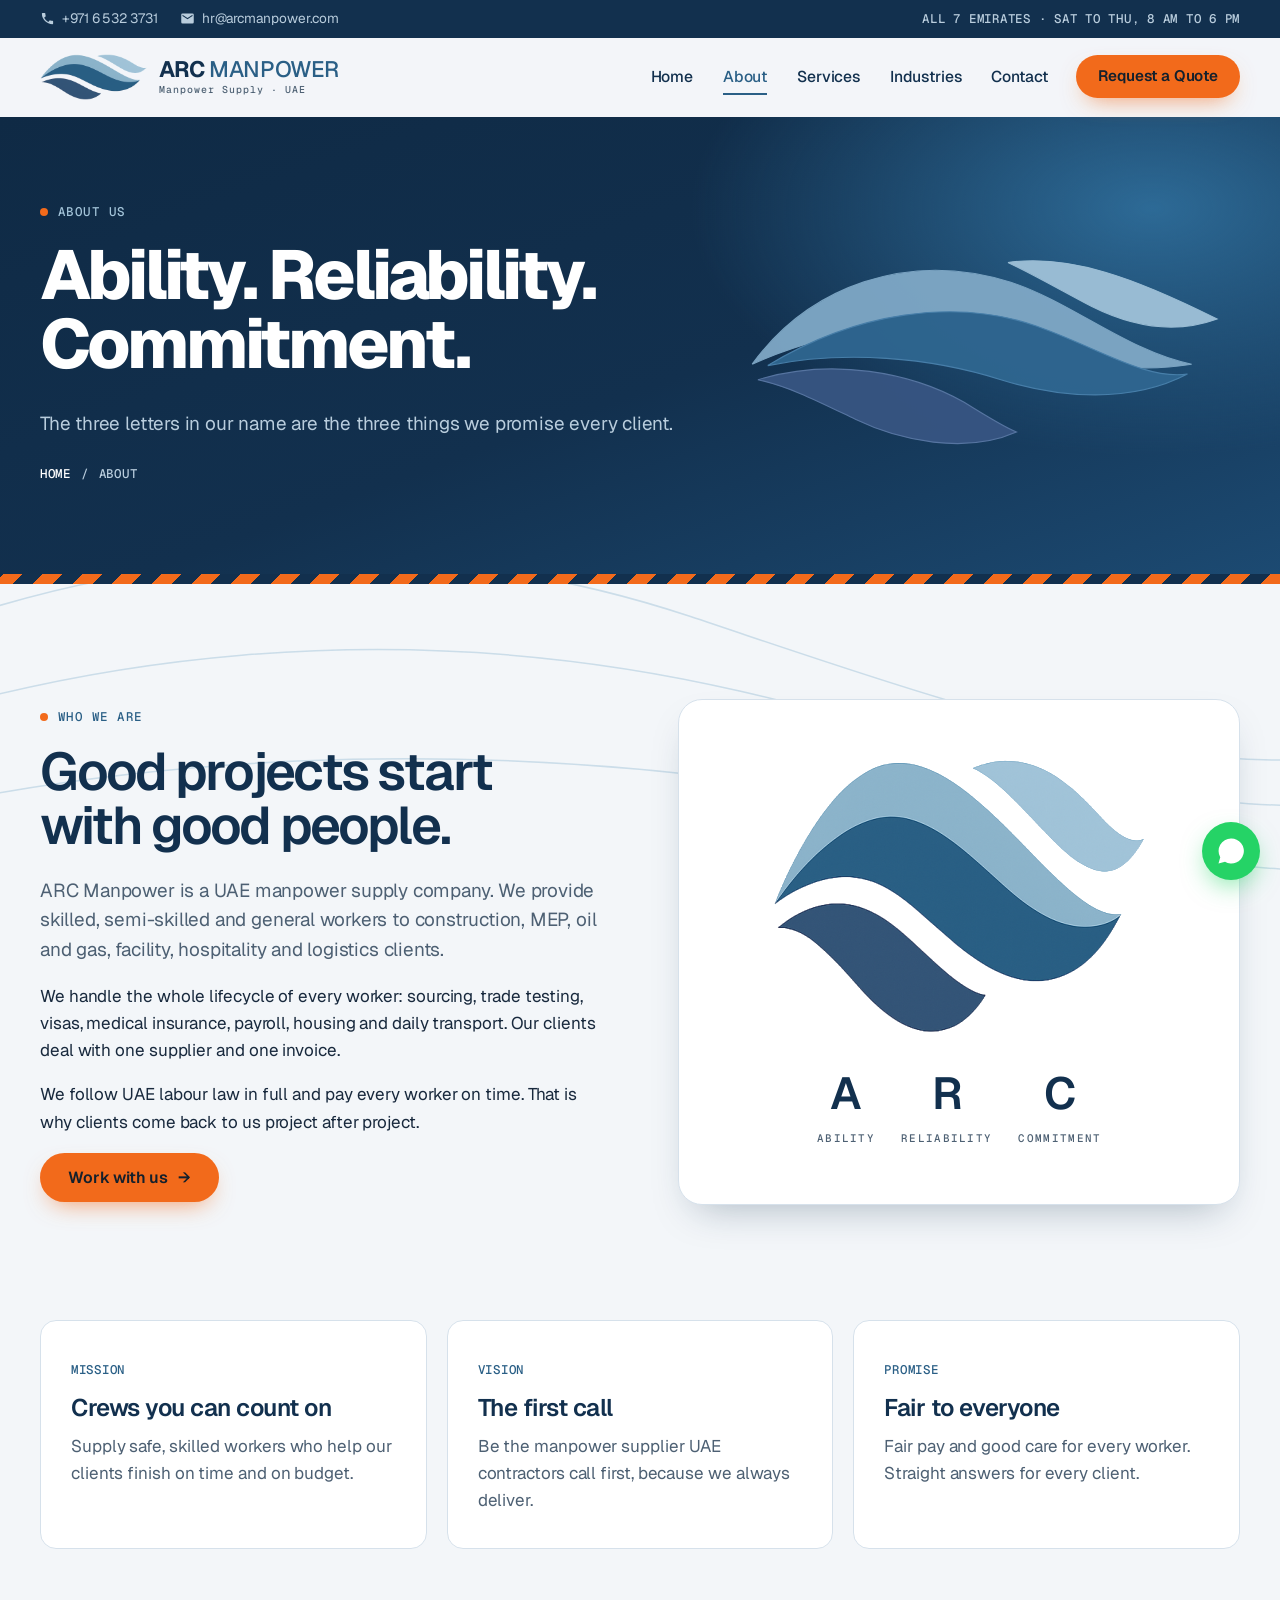
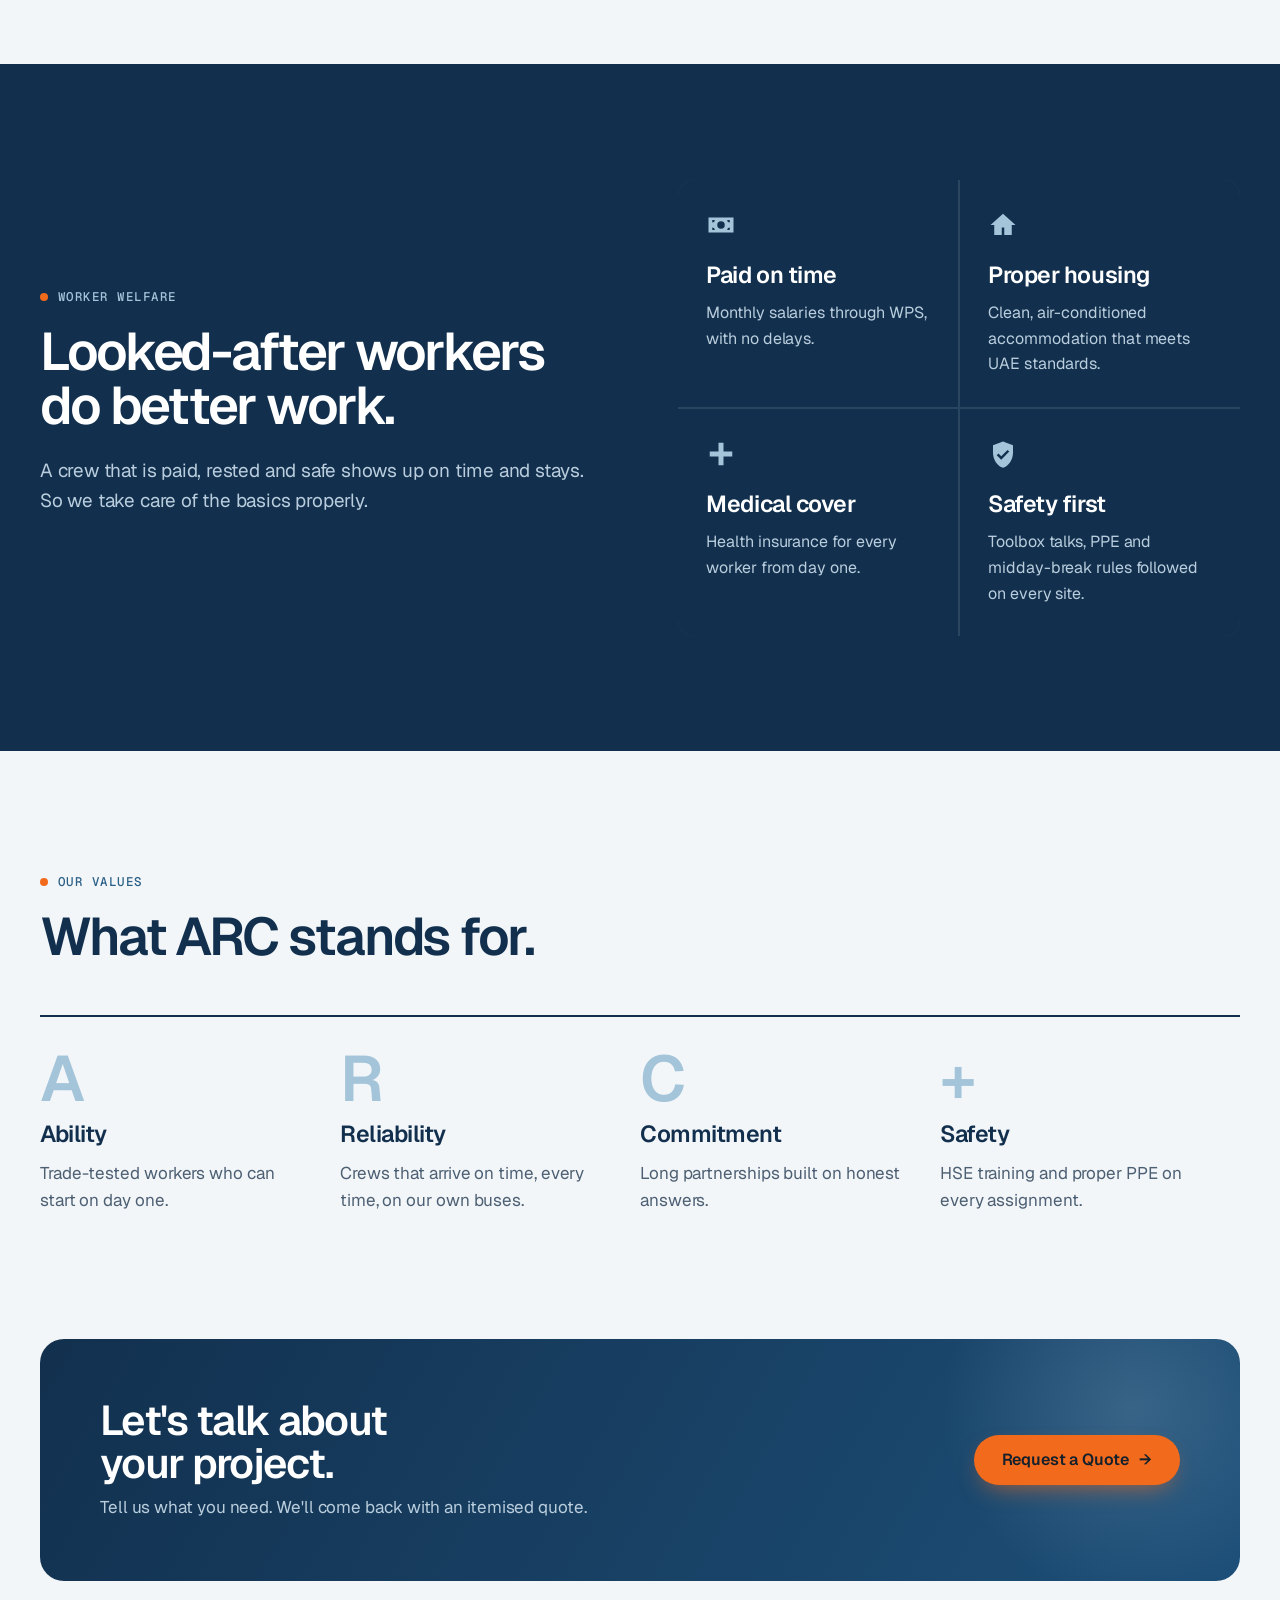
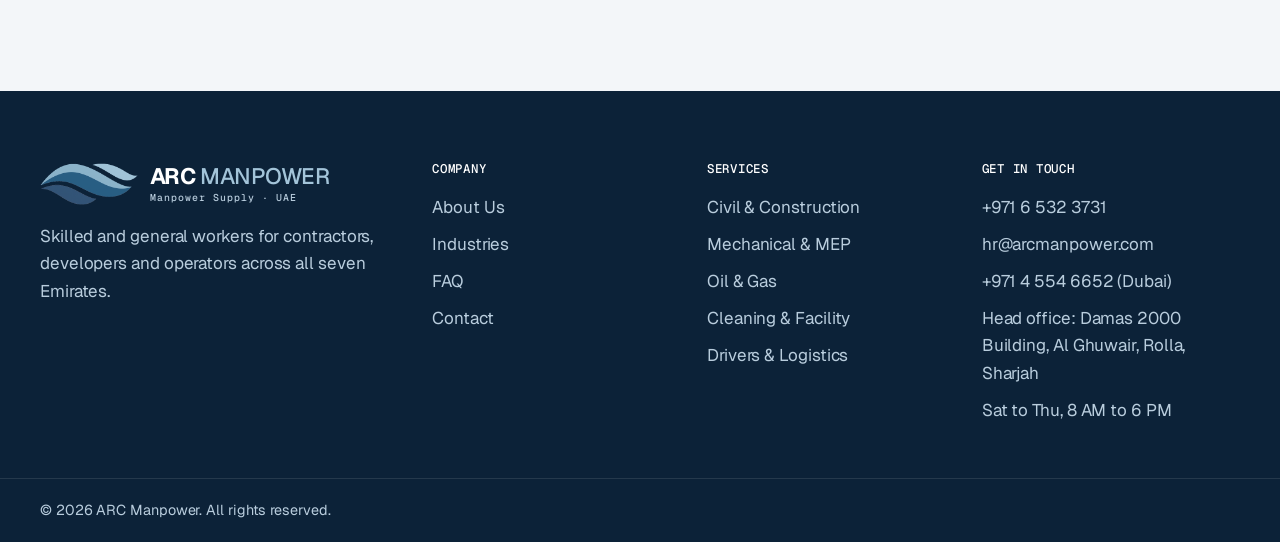
==== commit 84c41254: "Use real contact details and company figures Phone, email, WhatsApp, Sharjah and Dubai office addres" ====
--- a/about.html
+++ b/about.html
@@ -27,9 +27,8 @@
   <div class="topbar">
     <div class="container topbar-inner">
       <div class="topbar-contact">
-        <!-- TODO: replace with real phone / email -->
-        <a href="tel:+971500000000"><svg viewBox="0 0 24 24" aria-hidden="true"><path d="M6.6 10.8a15.1 15.1 0 0 0 6.6 6.6l2.2-2.2c.3-.3.7-.4 1-.2 1.1.4 2.3.6 3.6.6.6 0 1 .4 1 1V20c0 .6-.4 1-1 1A17 17 0 0 1 3 4c0-.6.4-1 1-1h3.5c.6 0 1 .4 1 1 0 1.3.2 2.5.6 3.6.1.3 0 .7-.2 1l-2.3 2.2z"/></svg>+971 50 000 0000</a>
-        <a href="mailto:info@arcmanpower.ae"><svg viewBox="0 0 24 24" aria-hidden="true"><path d="M20 4H4a2 2 0 0 0-2 2v12a2 2 0 0 0 2 2h16a2 2 0 0 0 2-2V6a2 2 0 0 0-2-2zm0 4-8 5-8-5V6l8 5 8-5v2z"/></svg>info@arcmanpower.ae</a>
+        <a href="tel:+97165323731"><svg viewBox="0 0 24 24" aria-hidden="true"><path d="M6.6 10.8a15.1 15.1 0 0 0 6.6 6.6l2.2-2.2c.3-.3.7-.4 1-.2 1.1.4 2.3.6 3.6.6.6 0 1 .4 1 1V20c0 .6-.4 1-1 1A17 17 0 0 1 3 4c0-.6.4-1 1-1h3.5c.6 0 1 .4 1 1 0 1.3.2 2.5.6 3.6.1.3 0 .7-.2 1l-2.3 2.2z"/></svg>+971 6 532 3731</a>
+        <a href="mailto:hr@arcmanpower.com"><svg viewBox="0 0 24 24" aria-hidden="true"><path d="M20 4H4a2 2 0 0 0-2 2v12a2 2 0 0 0 2 2h16a2 2 0 0 0 2-2V6a2 2 0 0 0-2-2zm0 4-8 5-8-5V6l8 5 8-5v2z"/></svg>hr@arcmanpower.com</a>
       </div>
       <div class="topbar-note">All 7 Emirates &middot; Sat to Thu, 8 AM to 6 PM</div>
     </div>
@@ -173,11 +172,11 @@
       </div>
       <div>
         <h4>Get in Touch</h4>
-        <!-- TODO: replace with real contact details -->
         <ul>
-          <li><a href="tel:+971500000000">+971 50 000 0000</a></li>
-          <li><a href="mailto:info@arcmanpower.ae">info@arcmanpower.ae</a></li>
-          <li>Abu Dhabi &middot; Dubai &middot; Sharjah</li>
+          <li><a href="tel:+97165323731">+971 6 532 3731</a></li>
+          <li><a href="mailto:hr@arcmanpower.com">hr@arcmanpower.com</a></li>
+          <li><a href="tel:+97145546652">+971 4 554 6652</a> (Dubai)</li>
+          <li>Head office: Damas 2000 Building, Al Ghuwair, Rolla, Sharjah</li>
           <li>Sat to Thu, 8 AM to 6 PM</li>
         </ul>
       </div>
@@ -187,7 +186,7 @@
     </div>
   </footer>
 
-  <a href="https://wa.me/971500000000" class="float-wa" target="_blank" rel="noopener" aria-label="Chat on WhatsApp"><svg viewBox="0 0 24 24" aria-hidden="true"><path d="M17.5 14.4c-.3-.1-1.7-.8-2-.9-.3-.1-.5-.1-.7.1l-.9 1.1c-.2.2-.3.2-.6.1a8 8 0 0 1-4-3.5c-.3-.5.3-.5.9-1.6.1-.2 0-.4 0-.5l-.9-2.2c-.2-.6-.5-.5-.7-.5h-.6a1.1 1.1 0 0 0-.8.4 3.4 3.4 0 0 0-1 2.5 5.9 5.9 0 0 0 1.2 3.1 13.5 13.5 0 0 0 5.2 4.6c1.9.8 2.7.9 3.6.7a3.1 3.1 0 0 0 2-1.4 2.5 2.5 0 0 0 .2-1.4c-.1-.2-.3-.3-.6-.4zM12 2a10 10 0 0 0-8.6 15l-1.4 5 5.2-1.4A10 10 0 1 0 12 2z"/></svg></a>
+  <a href="https://wa.me/97165323731" class="float-wa" target="_blank" rel="noopener" aria-label="Chat on WhatsApp"><svg viewBox="0 0 24 24" aria-hidden="true"><path d="M17.5 14.4c-.3-.1-1.7-.8-2-.9-.3-.1-.5-.1-.7.1l-.9 1.1c-.2.2-.3.2-.6.1a8 8 0 0 1-4-3.5c-.3-.5.3-.5.9-1.6.1-.2 0-.4 0-.5l-.9-2.2c-.2-.6-.5-.5-.7-.5h-.6a1.1 1.1 0 0 0-.8.4 3.4 3.4 0 0 0-1 2.5 5.9 5.9 0 0 0 1.2 3.1 13.5 13.5 0 0 0 5.2 4.6c1.9.8 2.7.9 3.6.7a3.1 3.1 0 0 0 2-1.4 2.5 2.5 0 0 0 .2-1.4c-.1-.2-.3-.3-.6-.4zM12 2a10 10 0 0 0-8.6 15l-1.4 5 5.2-1.4A10 10 0 1 0 12 2z"/></svg></a>
 
   <script src="script.js"></script>
 </body>
--- a/styles.css
+++ b/styles.css
@@ -325,6 +325,7 @@
 .c-card svg { width: 26px; height: 26px; color: var(--primary); margin-bottom: 14px; }
 .c-card h3 { font-size: 1rem; margin-bottom: 4px; }
 .c-card p, .c-card a { color: var(--muted); font-size: .98rem; margin: 0; }
+.c-card a { display: block; }
 .c-card a:hover { color: var(--primary); }
 .quote-grid { display: grid; grid-template-columns: 1fr 1.2fr; gap: clamp(36px, 5vw, 70px); align-items: start; }
 .map { margin-top: 30px; border-radius: var(--radius); overflow: hidden; aspect-ratio: 16 / 11; border: 1px solid var(--line); background: var(--navy); }
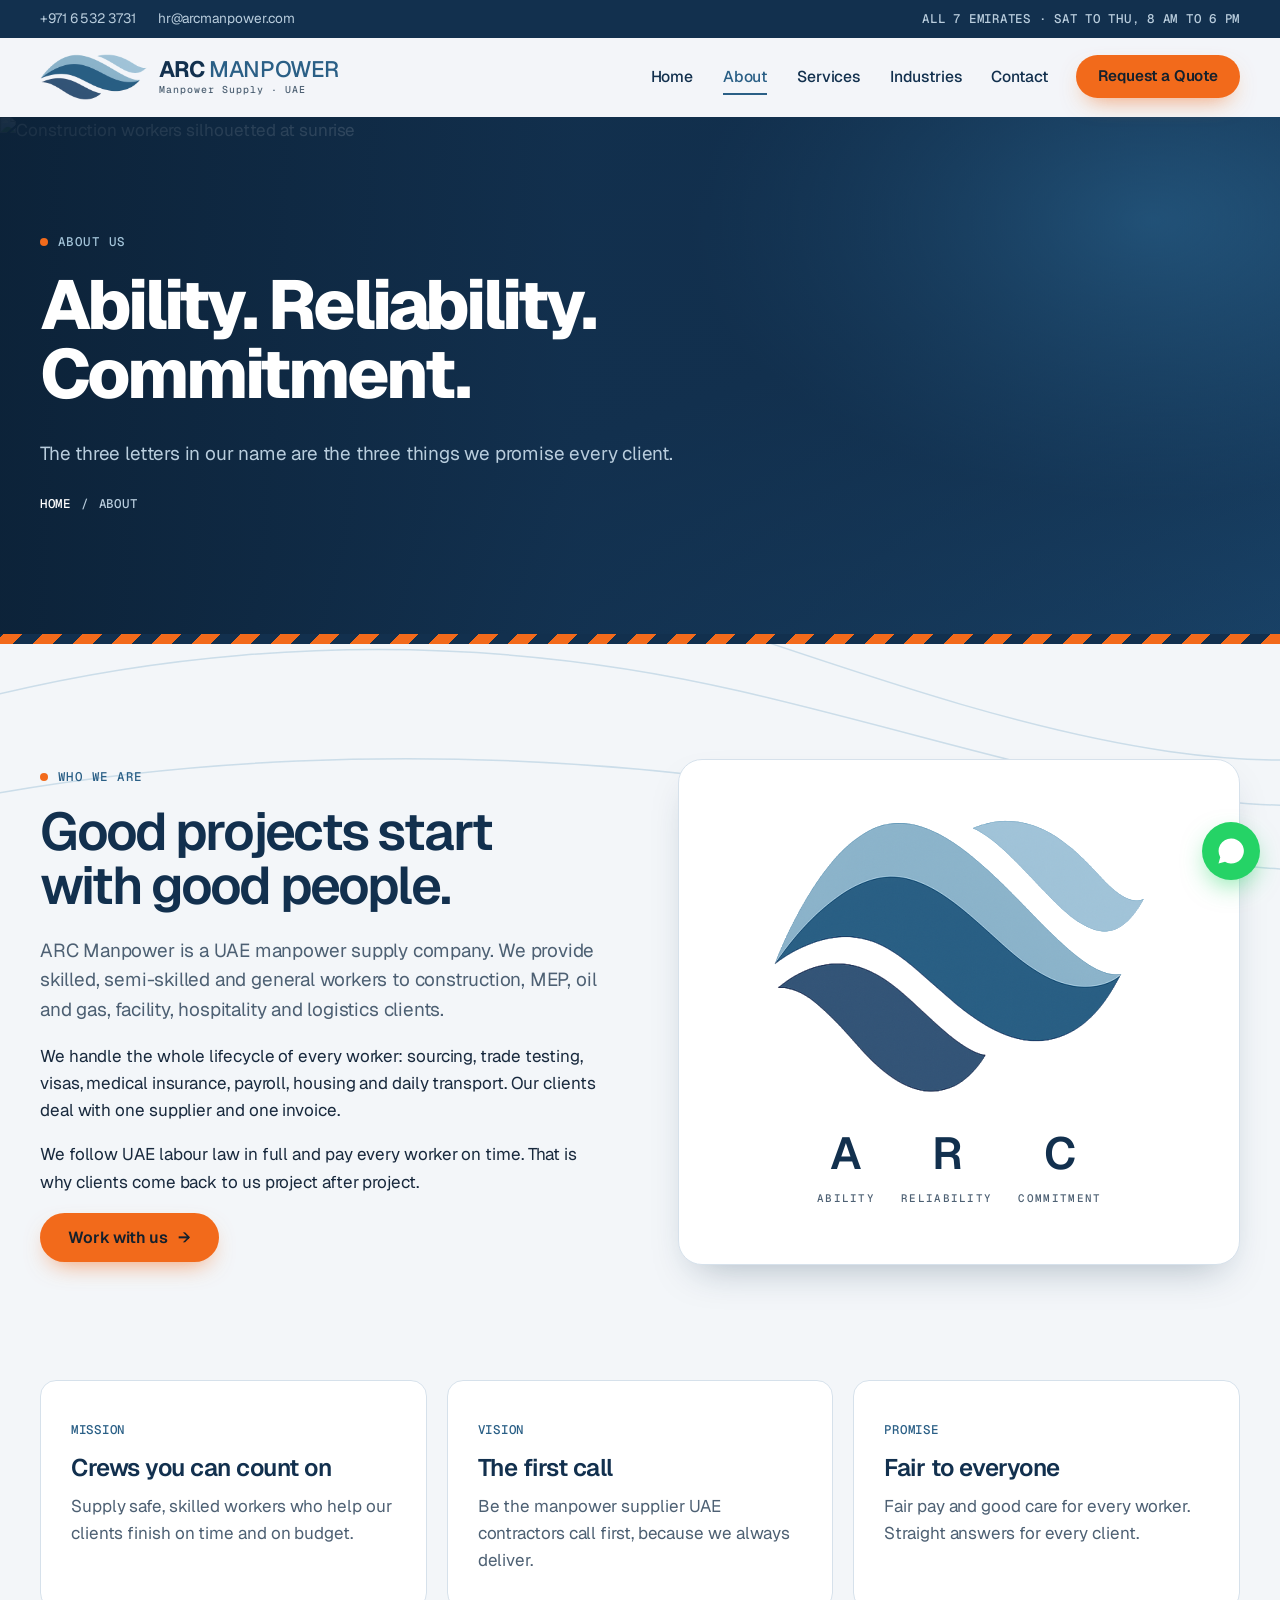
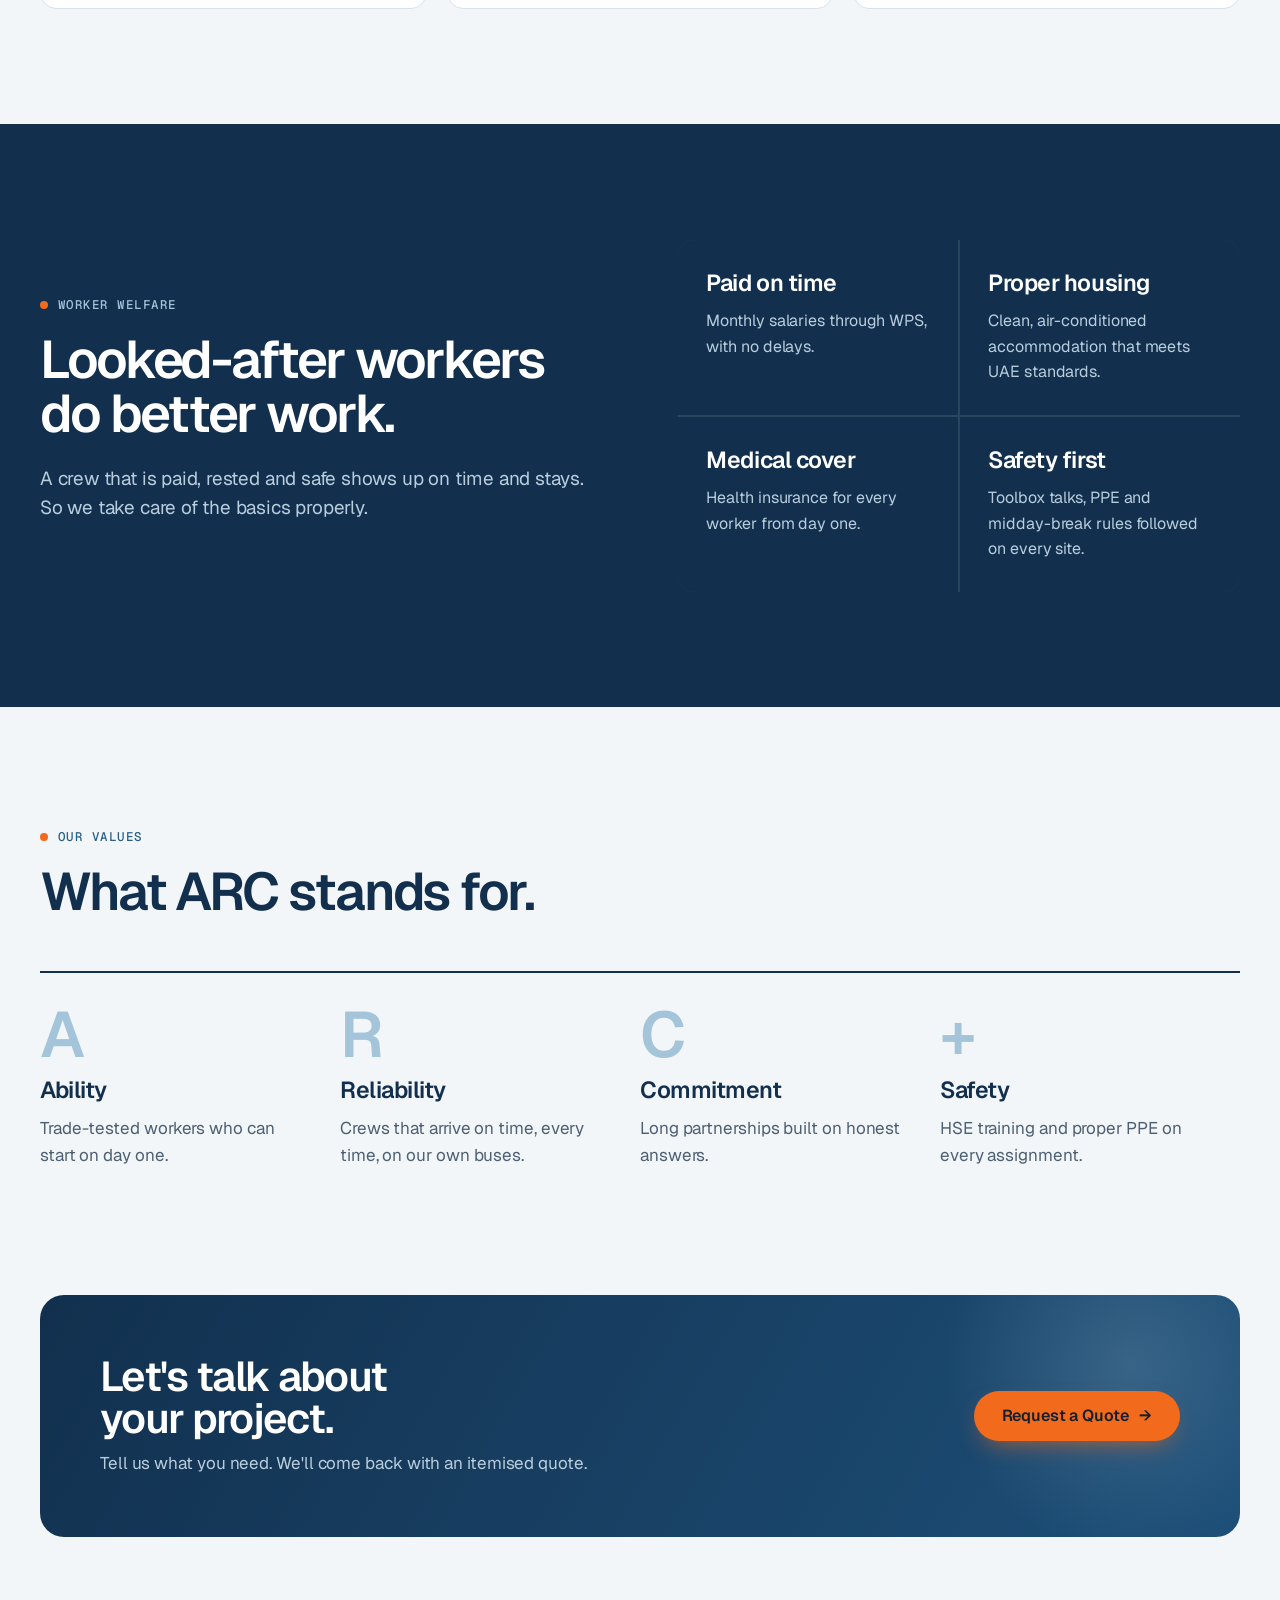
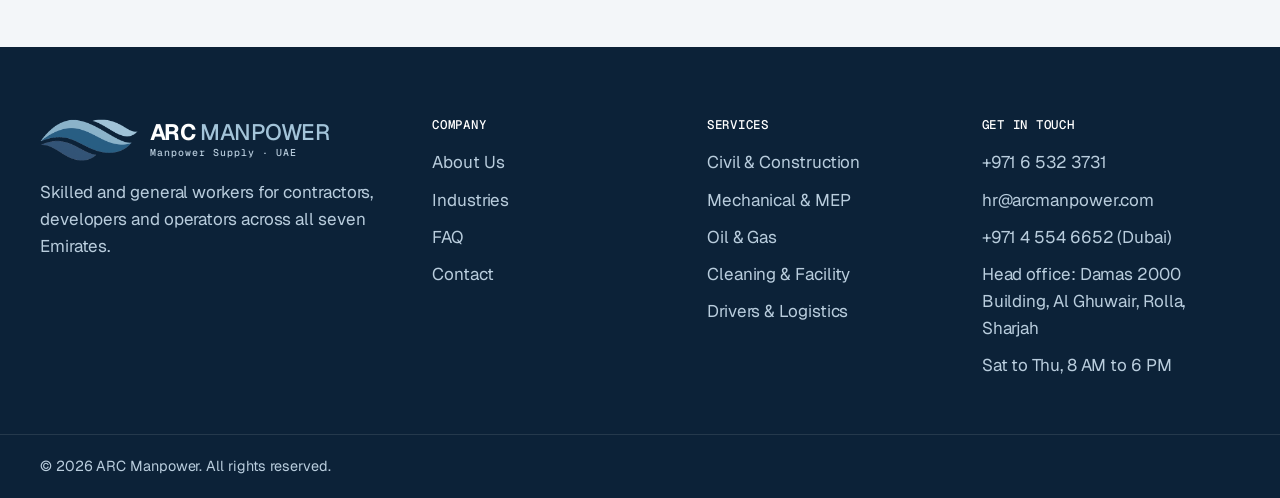
==== commit 2c81bc91: "Replace icons with real photos Service cards, service and industry panels, the home hero and the inn" ====
--- a/about.html
+++ b/about.html
@@ -27,8 +27,8 @@
   <div class="topbar">
     <div class="container topbar-inner">
       <div class="topbar-contact">
-        <a href="tel:+97165323731"><svg viewBox="0 0 24 24" aria-hidden="true"><path d="M6.6 10.8a15.1 15.1 0 0 0 6.6 6.6l2.2-2.2c.3-.3.7-.4 1-.2 1.1.4 2.3.6 3.6.6.6 0 1 .4 1 1V20c0 .6-.4 1-1 1A17 17 0 0 1 3 4c0-.6.4-1 1-1h3.5c.6 0 1 .4 1 1 0 1.3.2 2.5.6 3.6.1.3 0 .7-.2 1l-2.3 2.2z"/></svg>+971 6 532 3731</a>
-        <a href="mailto:hr@arcmanpower.com"><svg viewBox="0 0 24 24" aria-hidden="true"><path d="M20 4H4a2 2 0 0 0-2 2v12a2 2 0 0 0 2 2h16a2 2 0 0 0 2-2V6a2 2 0 0 0-2-2zm0 4-8 5-8-5V6l8 5 8-5v2z"/></svg>hr@arcmanpower.com</a>
+        <a href="tel:+97165323731">+971 6 532 3731</a>
+        <a href="mailto:hr@arcmanpower.com">hr@arcmanpower.com</a>
       </div>
       <div class="topbar-note">All 7 Emirates &middot; Sat to Thu, 8 AM to 6 PM</div>
     </div>
@@ -54,6 +54,7 @@
 
   <main id="main" tabindex="-1">
     <section class="page-hero">
+      <div class="page-hero-bg"><img src="https://images.unsplash.com/photo-1579847188804-ecba0e2ea330?auto=format&amp;fit=crop&amp;w=1600&amp;q=70" srcset="https://images.unsplash.com/photo-1579847188804-ecba0e2ea330?auto=format&amp;fit=crop&amp;w=1600&amp;q=70 1x, https://images.unsplash.com/photo-1579847188804-ecba0e2ea330?auto=format&amp;fit=crop&amp;w=3200&amp;q=70 2x" alt="Construction workers silhouetted at sunrise" fetchpriority="high" decoding="async" /></div>
       <div class="container page-hero-inner">
         <div class="rv">
           <span class="kicker">About us</span>
@@ -61,7 +62,6 @@
           <p class="lede">The three letters in our name are the three things we promise every client.</p>
           <div class="crumbs"><a href="index.html">Home</a><span>/</span><span>About</span></div>
         </div>
-        <svg class="waves" viewBox="0 0 720 360" aria-hidden="true"><path class="wv" d="M392 70C480 58 572 92 688 150C628 172 566 160 510 132C468 110 430 88 392 70Z"/><path class="wv" d="M30 214C110 104 250 52 396 98C482 126 562 196 652 214C566 228 482 212 400 186C278 148 150 160 30 214Z"/><path class="wv" d="M52 216C176 140 318 120 432 160C522 192 586 236 646 228C566 270 466 262 382 236C282 204 160 194 52 216Z"/><path class="wv" d="M38 236C144 204 256 226 330 268C362 288 388 304 404 310C332 342 238 322 176 292C126 268 84 246 38 236Z"/></svg>
       </div>
     </section>
     <div class="stripe" aria-hidden="true"></div>
@@ -105,10 +105,10 @@
           <p class="lede">A crew that is paid, rested and safe shows up on time and stays. So we take care of the basics properly.</p>
         </div>
         <div class="welfare stagger">
-          <div><svg viewBox="0 0 24 24" aria-hidden="true"><path d="M2 6h20v12H2V6zm10 9a3 3 0 1 0 0-6 3 3 0 0 0 0 6zM5 8v2a2 2 0 0 0 2-2H5zm12 0a2 2 0 0 0 2 2V8h-2zM5 16h2a2 2 0 0 0-2-2v2zm14-2a2 2 0 0 0-2 2h2v-2z"/></svg><h3>Paid on time</h3><p>Monthly salaries through WPS, with no delays.</p></div>
-          <div><svg viewBox="0 0 24 24" aria-hidden="true"><path d="M12 3 2 12h3v8h6v-6h2v6h6v-8h3z"/></svg><h3>Proper housing</h3><p>Clean, air-conditioned accommodation that meets UAE standards.</p></div>
-          <div><svg viewBox="0 0 24 24" aria-hidden="true"><path d="M10 3h4v7h7v4h-7v7h-4v-7H3v-4h7z"/></svg><h3>Medical cover</h3><p>Health insurance for every worker from day one.</p></div>
-          <div><svg viewBox="0 0 24 24" aria-hidden="true"><path d="M12 2 4 5v6c0 5.5 3.4 10.7 8 12 4.6-1.3 8-6.5 8-12V5l-8-3zm-1.4 14.6L7 13l1.4-1.4 2.2 2.2 5-5L17 10l-6.4 6.6z"/></svg><h3>Safety first</h3><p>Toolbox talks, PPE and midday-break rules followed on every site.</p></div>
+          <div><h3>Paid on time</h3><p>Monthly salaries through WPS, with no delays.</p></div>
+          <div><h3>Proper housing</h3><p>Clean, air-conditioned accommodation that meets UAE standards.</p></div>
+          <div><h3>Medical cover</h3><p>Health insurance for every worker from day one.</p></div>
+          <div><h3>Safety first</h3><p>Toolbox talks, PPE and midday-break rules followed on every site.</p></div>
         </div>
       </div>
     </section>
--- a/styles.css
+++ b/styles.css
@@ -517,3 +517,36 @@
 .faq summary { font-size: 1.15rem; font-weight: 600; letter-spacing: -.015em; }
 .card h3 { font-size: 1.3rem; }
 .chips li, .jump a { font-weight: 500; }
+
+/* Photo pass: real photos replace the icon tiles */
+img { max-width: 100%; }
+.hero-photo { position: relative; margin: 0; aspect-ratio: 4 / 5; max-height: 560px; width: 100%; border-radius: 22px; overflow: hidden; box-shadow: 0 40px 80px -30px rgba(0,0,0,.6); border: 1px solid rgba(255,255,255,.14); }
+.hero-photo img { width: 100%; height: 100%; object-fit: cover; }
+.hero-photo::after { content: ""; position: absolute; inset: 0; background: linear-gradient(180deg, transparent 55%, rgba(10,30,50,.55)); }
+.hero-art .badge { z-index: 1; left: 18px; bottom: 18px; }
+
+.card { overflow: hidden; }
+.card-img { margin: -28px -24px 22px; aspect-ratio: 16 / 10; overflow: hidden; background: var(--navy); }
+.card-img img { width: 100%; height: 100%; object-fit: cover; transition: transform .8s var(--ease-out); }
+.card:hover .card-img img { transform: scale(1.06); }
+.card::before { z-index: 1; }
+
+.ind-row { grid-template-columns: 1fr auto; }
+
+.sd-panel { background: var(--navy); }
+.sd-panel img { position: absolute; inset: 0; width: 100%; height: 100%; object-fit: cover; transition: transform .8s var(--ease-out); }
+.sd:hover .sd-panel img { transform: scale(1.05); }
+.sd-panel .no { z-index: 1; padding: 6px 10px; border-radius: 999px; background: rgba(10,30,50,.7); color: #fff; backdrop-filter: blur(6px); }
+
+.ind-card { grid-template-columns: 1fr; gap: 0; padding: 0; overflow: hidden; }
+.ind-card > div:last-child { padding: 24px 28px 28px; }
+.ind-img { aspect-ratio: 16 / 8; overflow: hidden; background: var(--navy); }
+.ind-img img { width: 100%; height: 100%; object-fit: cover; transition: transform .8s var(--ease-out); }
+.ind-card:hover .ind-img img { transform: scale(1.05); }
+
+.page-hero-bg { position: absolute; inset: 0; }
+.page-hero-bg img { width: 100%; height: 100%; object-fit: cover; }
+.page-hero-bg::after { content: ""; position: absolute; inset: 0; background: linear-gradient(90deg, rgba(12,34,56,.94) 0%, rgba(18,48,78,.82) 45%, rgba(18,48,78,.35) 100%); }
+.page-hero-inner { grid-template-columns: minmax(0, 720px); padding: 110px 0 120px; }
+@media (max-width: 1100px) { .page-hero-bg::after { background: rgba(12,34,56,.82); } .page-hero-inner { padding: 80px 0 90px; } }
+@media (max-width: 1100px) { .hero-photo { aspect-ratio: 4 / 3; } }
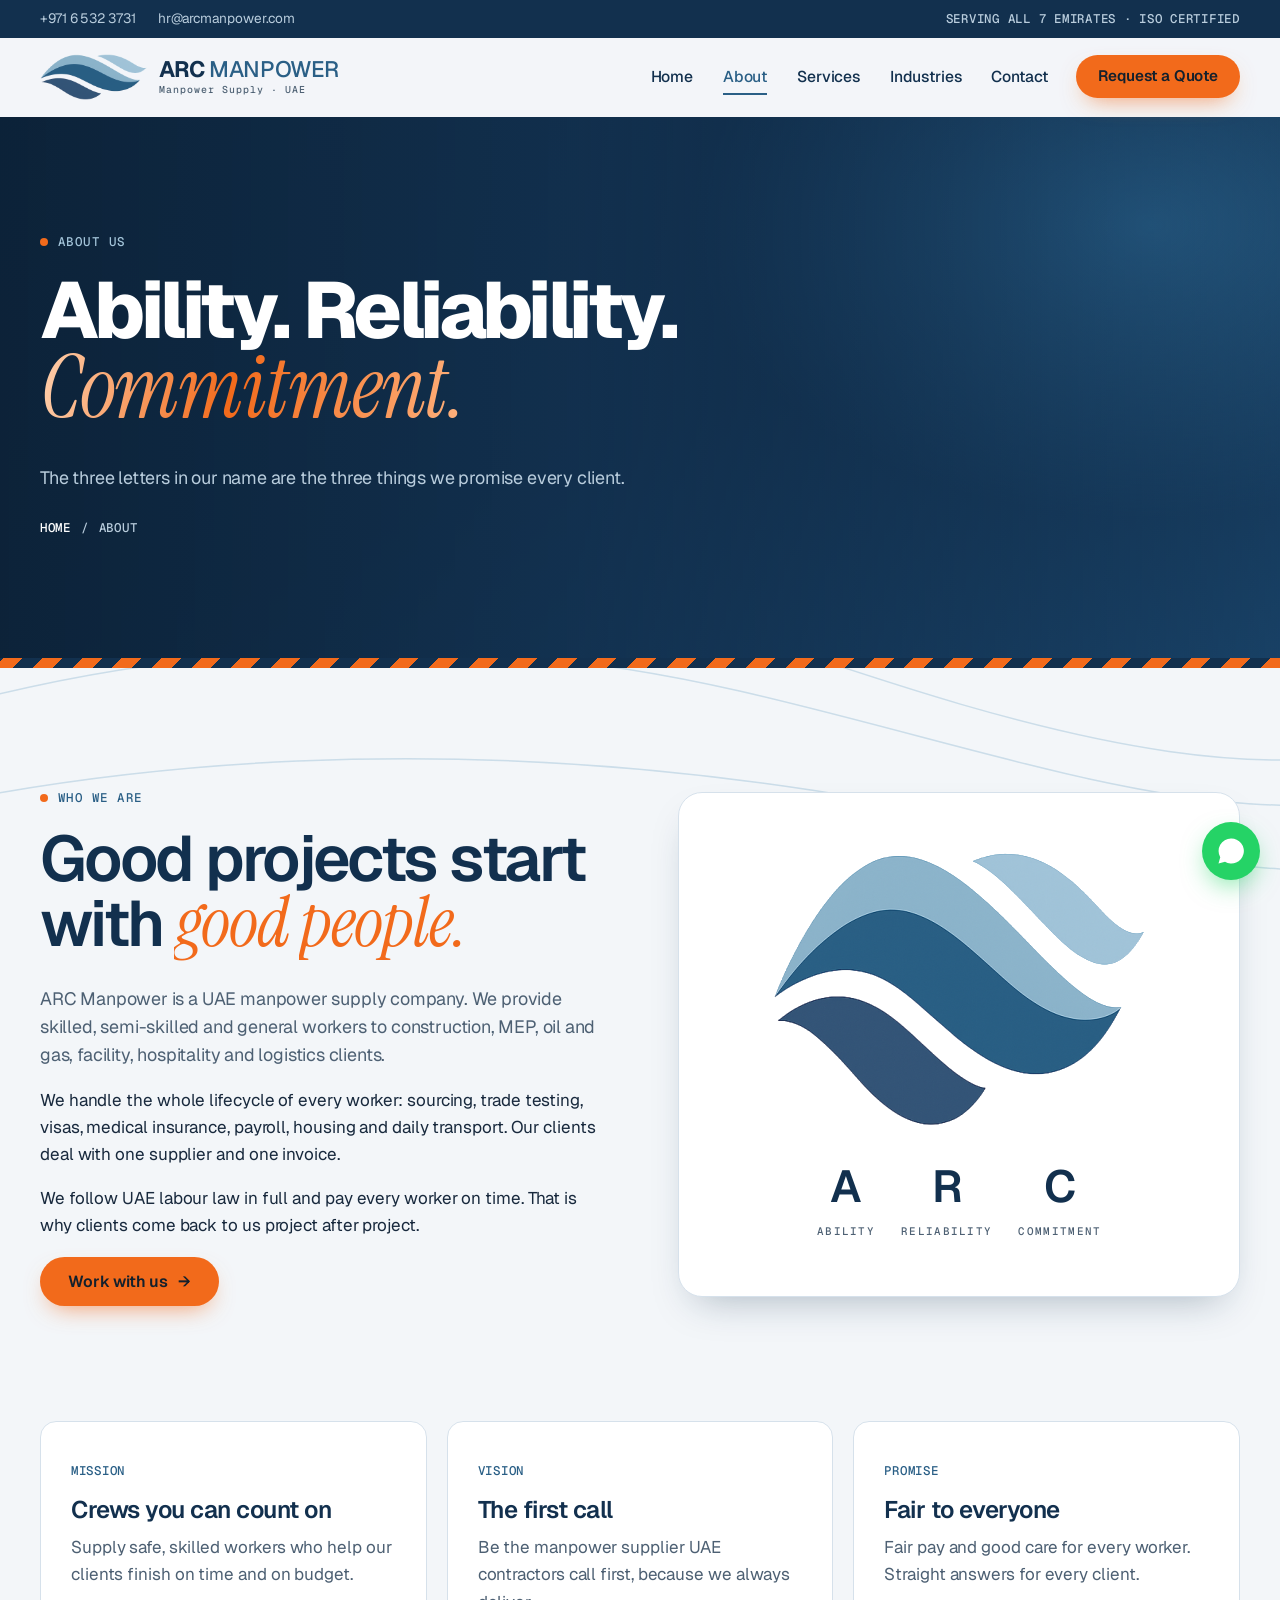
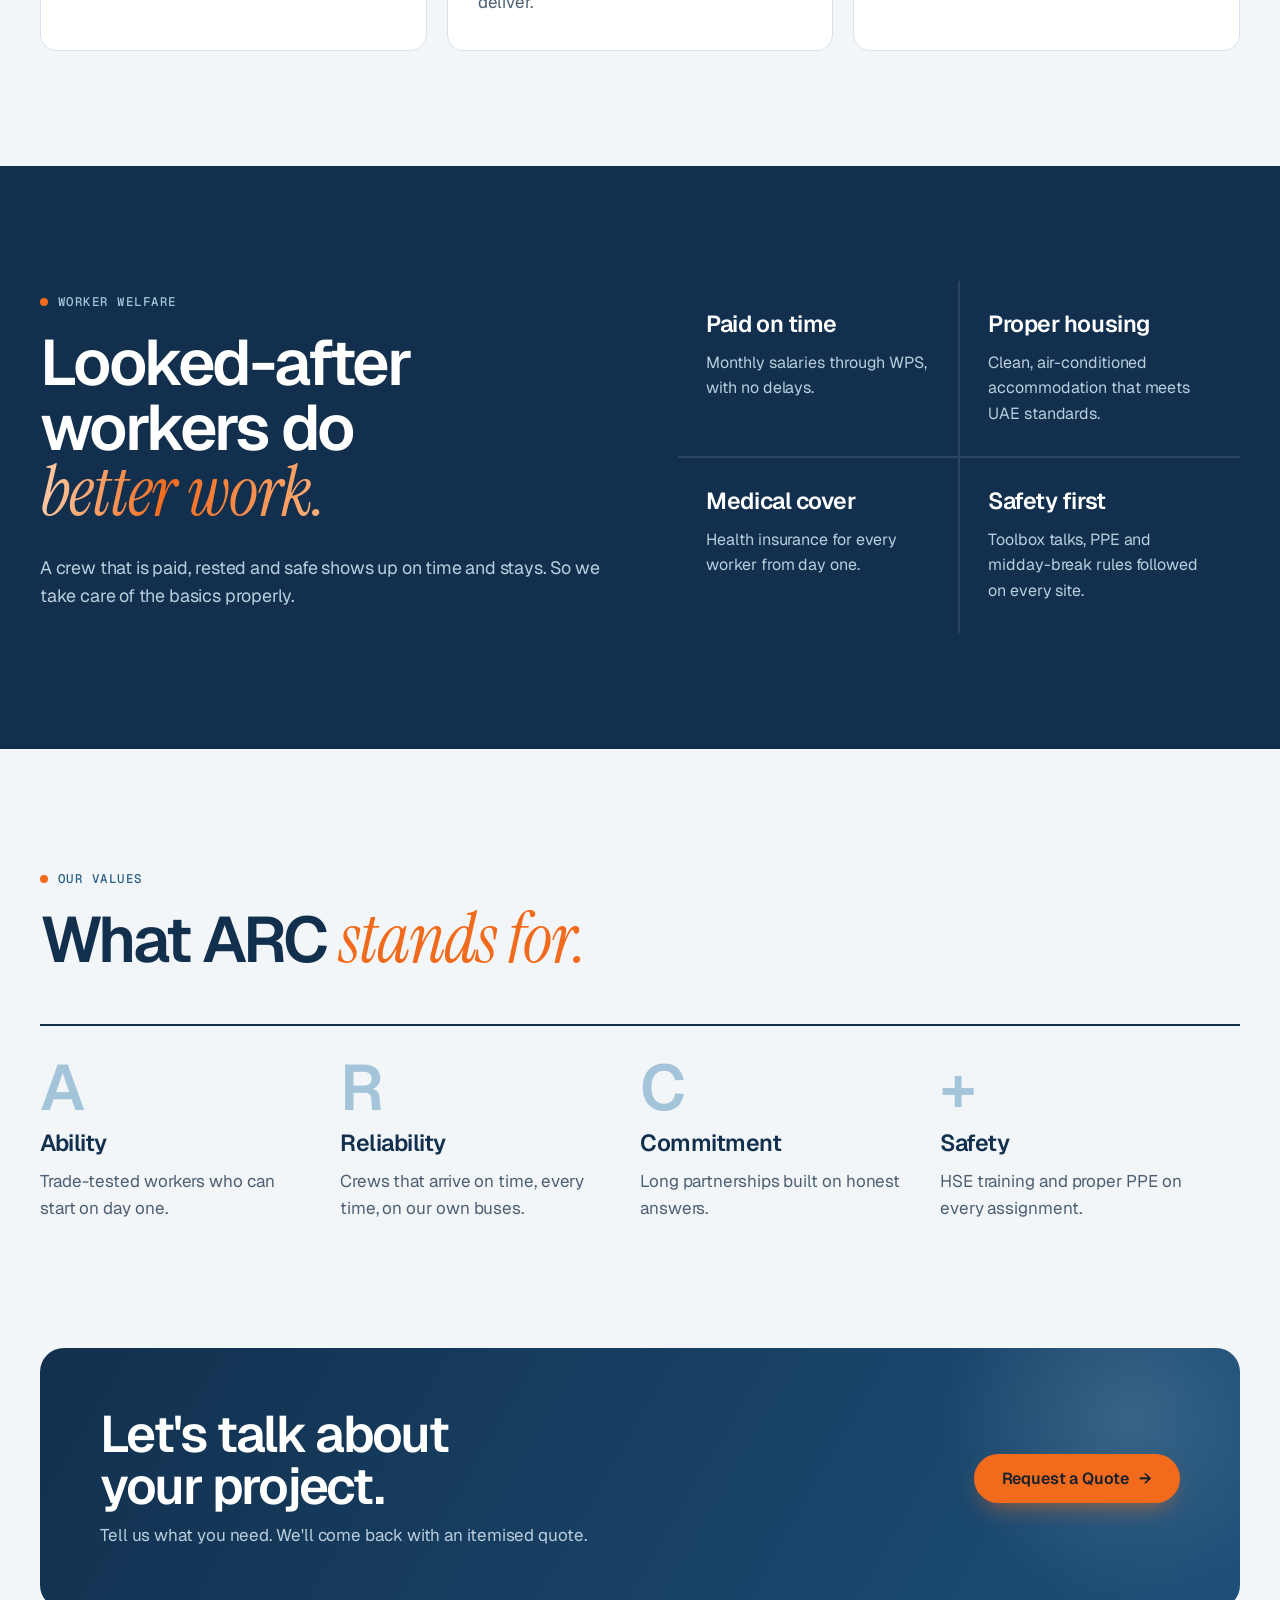
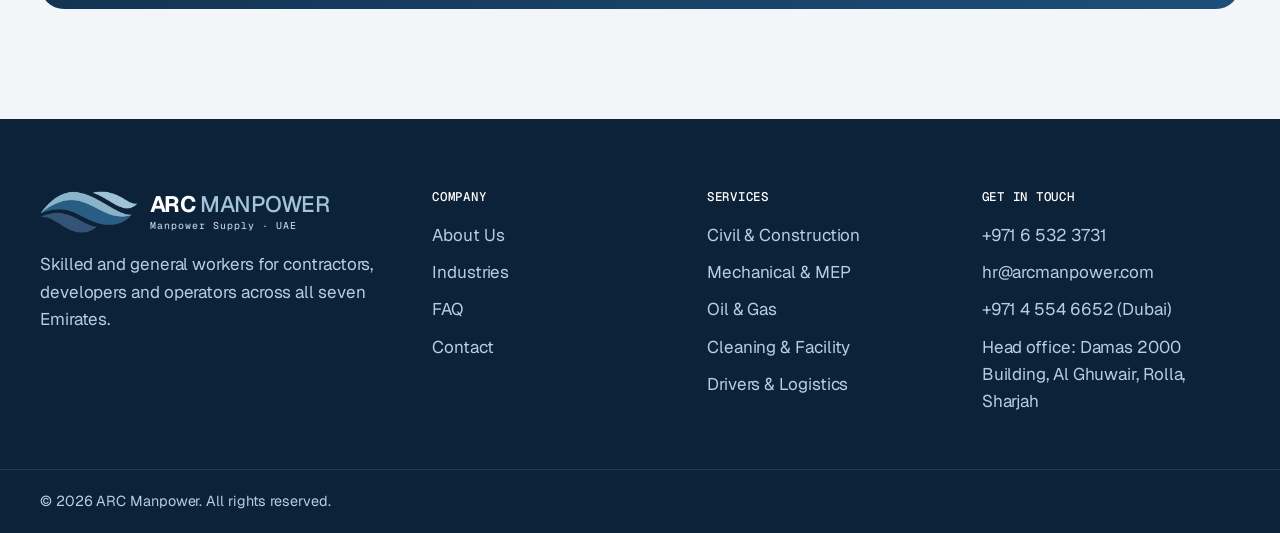
==== commit ce52006e: "Add serif accents, larger headings and more motion Headings rise in word by word, photos wipe in, ba" ====
--- a/about.html
+++ b/about.html
@@ -15,7 +15,7 @@
   <meta property="og:image" content="https://example.com/assets/logo.png" />
   <link rel="preconnect" href="https://fonts.googleapis.com" />
   <link rel="preconnect" href="https://fonts.gstatic.com" crossorigin />
-  <link href="https://fonts.googleapis.com/css2?family=Geist:wght@400;500;600;700&family=Geist+Mono:wght@400;500&display=swap" rel="stylesheet" />
+  <link href="https://fonts.googleapis.com/css2?family=Geist:wght@400;500;600;700&family=Geist+Mono:wght@400;500&family=Instrument+Serif:ital@0;1&display=swap" rel="stylesheet" />
   <link rel="stylesheet" href="styles.css" />
 </head>
 <body>
@@ -30,7 +30,7 @@
         <a href="tel:+97165323731">+971 6 532 3731</a>
         <a href="mailto:hr@arcmanpower.com">hr@arcmanpower.com</a>
       </div>
-      <div class="topbar-note">All 7 Emirates &middot; Sat to Thu, 8 AM to 6 PM</div>
+      <div class="topbar-note">Serving all 7 Emirates &middot; ISO certified</div>
     </div>
   </div>
 
@@ -58,7 +58,7 @@
       <div class="container page-hero-inner">
         <div class="rv">
           <span class="kicker">About us</span>
-          <h1>Ability. Reliability. Commitment.</h1>
+          <h1>Ability. Reliability. <em>Commitment.</em></h1>
           <p class="lede">The three letters in our name are the three things we promise every client.</p>
           <div class="crumbs"><a href="index.html">Home</a><span>/</span><span>About</span></div>
         </div>
@@ -70,7 +70,7 @@
       <div class="container split">
         <div class="rv">
           <span class="kicker">Who we are</span>
-          <h2>Good projects start with good people.</h2>
+          <h2>Good projects start with <em>good people.</em></h2>
           <p class="lede">ARC Manpower is a UAE manpower supply company. We provide skilled, semi-skilled and general workers to construction, MEP, oil and gas, facility, hospitality and logistics clients.</p>
           <p>We handle the whole lifecycle of every worker: sourcing, trade testing, visas, medical insurance, payroll, housing and daily transport. Our clients deal with one supplier and one invoice.</p>
           <p>We follow UAE labour law in full and pay every worker on time. That is why clients come back to us project after project.</p>
@@ -101,7 +101,7 @@
       <div class="container split">
         <div class="rv">
           <span class="kicker">Worker welfare</span>
-          <h2>Looked-after workers do better work.</h2>
+          <h2>Looked-after workers do <em>better work.</em></h2>
           <p class="lede">A crew that is paid, rested and safe shows up on time and stays. So we take care of the basics properly.</p>
         </div>
         <div class="welfare stagger">
@@ -117,7 +117,7 @@
       <div class="container">
         <div class="head rv">
           <span class="kicker">Our values</span>
-          <h2>What ARC stands for.</h2>
+          <h2>What ARC <em>stands for.</em></h2>
         </div>
         <div class="values stagger">
           <div class="value"><strong>A</strong><h3>Ability</h3><p>Trade-tested workers who can start on day one.</p></div>
@@ -177,7 +177,6 @@
           <li><a href="mailto:hr@arcmanpower.com">hr@arcmanpower.com</a></li>
           <li><a href="tel:+97145546652">+971 4 554 6652</a> (Dubai)</li>
           <li>Head office: Damas 2000 Building, Al Ghuwair, Rolla, Sharjah</li>
-          <li>Sat to Thu, 8 AM to 6 PM</li>
         </ul>
       </div>
     </div>
--- a/styles.css
+++ b/styles.css
@@ -550,3 +550,64 @@
 .page-hero-inner { grid-template-columns: minmax(0, 720px); padding: 110px 0 120px; }
 @media (max-width: 1100px) { .page-hero-bg::after { background: rgba(12,34,56,.82); } .page-hero-inner { padding: 80px 0 90px; } }
 @media (max-width: 1100px) { .hero-photo { aspect-ratio: 4 / 3; } }
+
+/* Type pass 2: bigger headings with an italic serif accent */
+:root { --font-accent: "Instrument Serif", Georgia, serif; }
+h2 { font-size: clamp(2.4rem, 5vw, 4rem); }
+.hero h1 { font-size: clamp(3.3rem, 7.8vw, 6.8rem); }
+.page-hero h1 { font-size: clamp(2.9rem, 6.2vw, 5.2rem); }
+.sd h2 { font-size: clamp(1.9rem, 3.4vw, 2.7rem); }
+.cta-box h2 { font-size: clamp(2.1rem, 4vw, 3.2rem); }
+h1 em, h2 em, .hero h1 .soft {
+  font-family: var(--font-accent); font-style: italic; font-weight: 400;
+  font-size: 1.1em; letter-spacing: -.015em; line-height: .9; color: var(--accent);
+}
+.hero h1 .soft, .page-hero h1 em, .dark h2 em, .cta-box h2 em, .builder h2 em {
+  background: linear-gradient(100deg, #ffd2b0 0%, var(--accent) 45%, #ffb37f 100%);
+  -webkit-background-clip: text; background-clip: text; color: transparent;
+}
+.hero h1 { display: block; }
+.hero h1 .soft { padding-right: .08em; }
+.lede { font-size: clamp(1.12rem, 1.4vw, 1.3rem); }
+
+/* Motion pass: word reveals, photo wipes, parallax, tilt, shine, progress */
+.progress { position: fixed; top: 0; left: 0; right: 0; height: 3px; z-index: 400; background: var(--accent); transform-origin: left; transform: scaleX(var(--p, 0)); pointer-events: none; }
+
+.wsplit .w { display: inline-block; overflow: hidden; vertical-align: top; padding: .06em .02em .12em; margin: -.06em -.02em -.12em; }
+.wsplit .w > span { display: inline-block; transform: translateY(110%) rotate(4deg); transform-origin: left bottom; transition: transform 1s var(--ease-out); transition-delay: calc(var(--wi) * 55ms + 80ms); }
+.wsplit.in .w > span { transform: none; }
+.hero h1 .soft .w > span { transition-delay: calc(var(--wi) * 55ms + 260ms); }
+
+.wipe { clip-path: inset(100% 0 0 0); transition: clip-path 1.2s var(--ease-in-out); }
+.wipe img { transform: scale(1.25); transition: transform 1.6s var(--ease-out); }
+.wipe.in { clip-path: inset(0 0 0 0); }
+.wipe.in img { transform: scale(1); }
+.card:hover .wipe.in img, .ind-card:hover .wipe.in img, .sd:hover .wipe.in img { transform: scale(1.07); transition-duration: .8s; }
+
+.page-hero-bg { animation: heroZoom 2.2s var(--ease-out) both; }
+@keyframes heroZoom { from { transform: scale(1.14); filter: brightness(.6); } to { transform: none; filter: none; } }
+[data-par] { transform: translate3d(0, var(--py, 0px), 0) scale(1.14); will-change: transform; }
+.hero-photo.wipe img[data-par] { transform: translate3d(0, var(--py, 0px), 0) scale(1.25); }
+.hero-photo.wipe.in img[data-par] { transform: translate3d(0, var(--py, 0px), 0) scale(1.14); }
+
+.stagger.in > .card:hover, .stagger.in > .ind-card:hover {
+  transform: perspective(900px) rotateX(var(--rx, 0deg)) rotateY(var(--ry, 0deg)) translateY(-8px);
+  transition: transform .25s var(--ease-out), box-shadow .45s var(--ease-out), border-color .3s;
+}
+
+.btn { position: relative; overflow: hidden; isolation: isolate; }
+.btn::after { content: ""; position: absolute; inset: 0; z-index: -1; background: linear-gradient(110deg, transparent 30%, rgba(255,255,255,.45) 50%, transparent 70%); transform: translateX(-120%); transition: transform .8s var(--ease-out); }
+.btn:hover::after { transform: translateX(120%); }
+.btn .arrow { display: inline-block; transition: transform .35s var(--ease-out); }
+.btn:hover .arrow { transform: translateX(5px); }
+
+.kicker::before { animation: kdot 2.4s var(--ease-in-out) infinite; }
+@keyframes kdot { 0%, 100% { box-shadow: 0 0 0 0 rgba(242,106,27,.55); } 60% { box-shadow: 0 0 0 7px rgba(242,106,27,0); } }
+
+.stat .num { transition: transform .6s var(--ease-out); }
+.stat:hover .num { transform: translateY(-4px) scale(1.04); }
+
+@media (prefers-reduced-motion: reduce) {
+  .wsplit .w > span, .wipe, .wipe img, [data-par] { transform: none !important; clip-path: none !important; }
+  .progress { display: none; }
+}
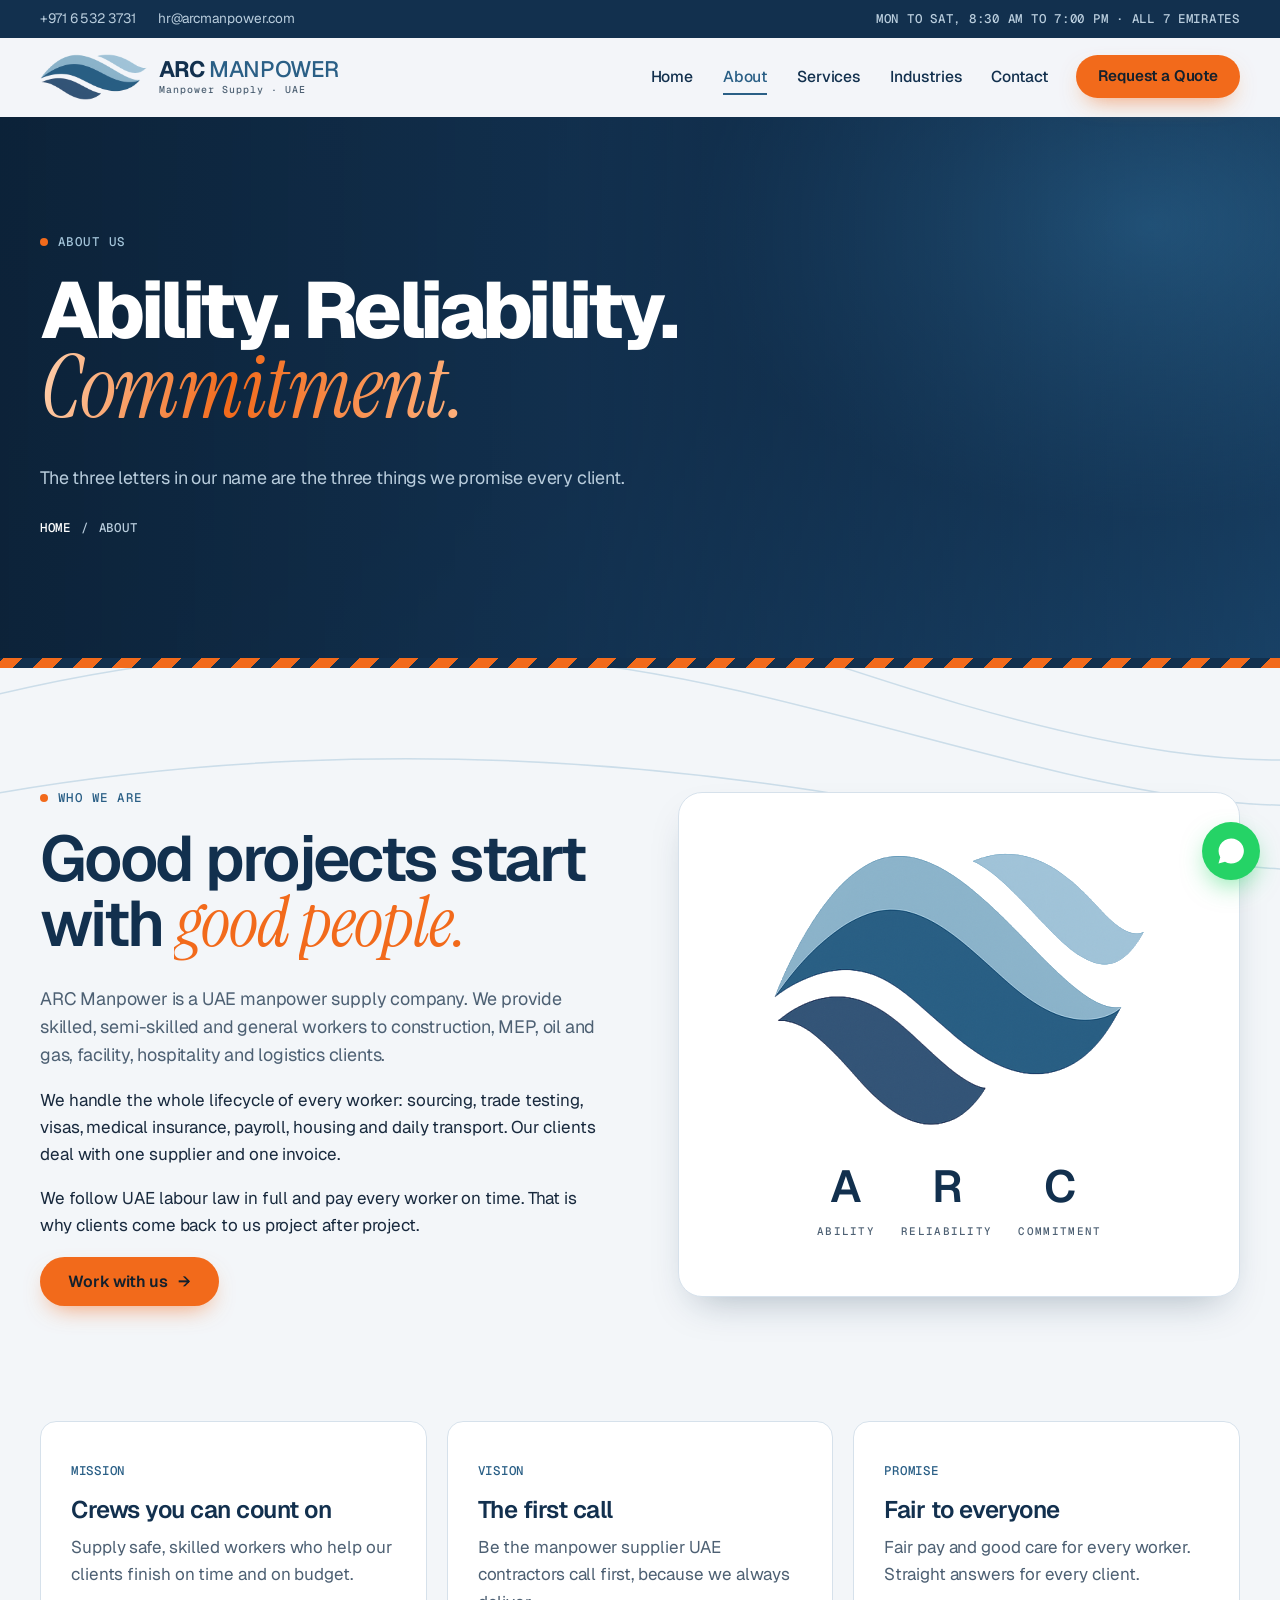
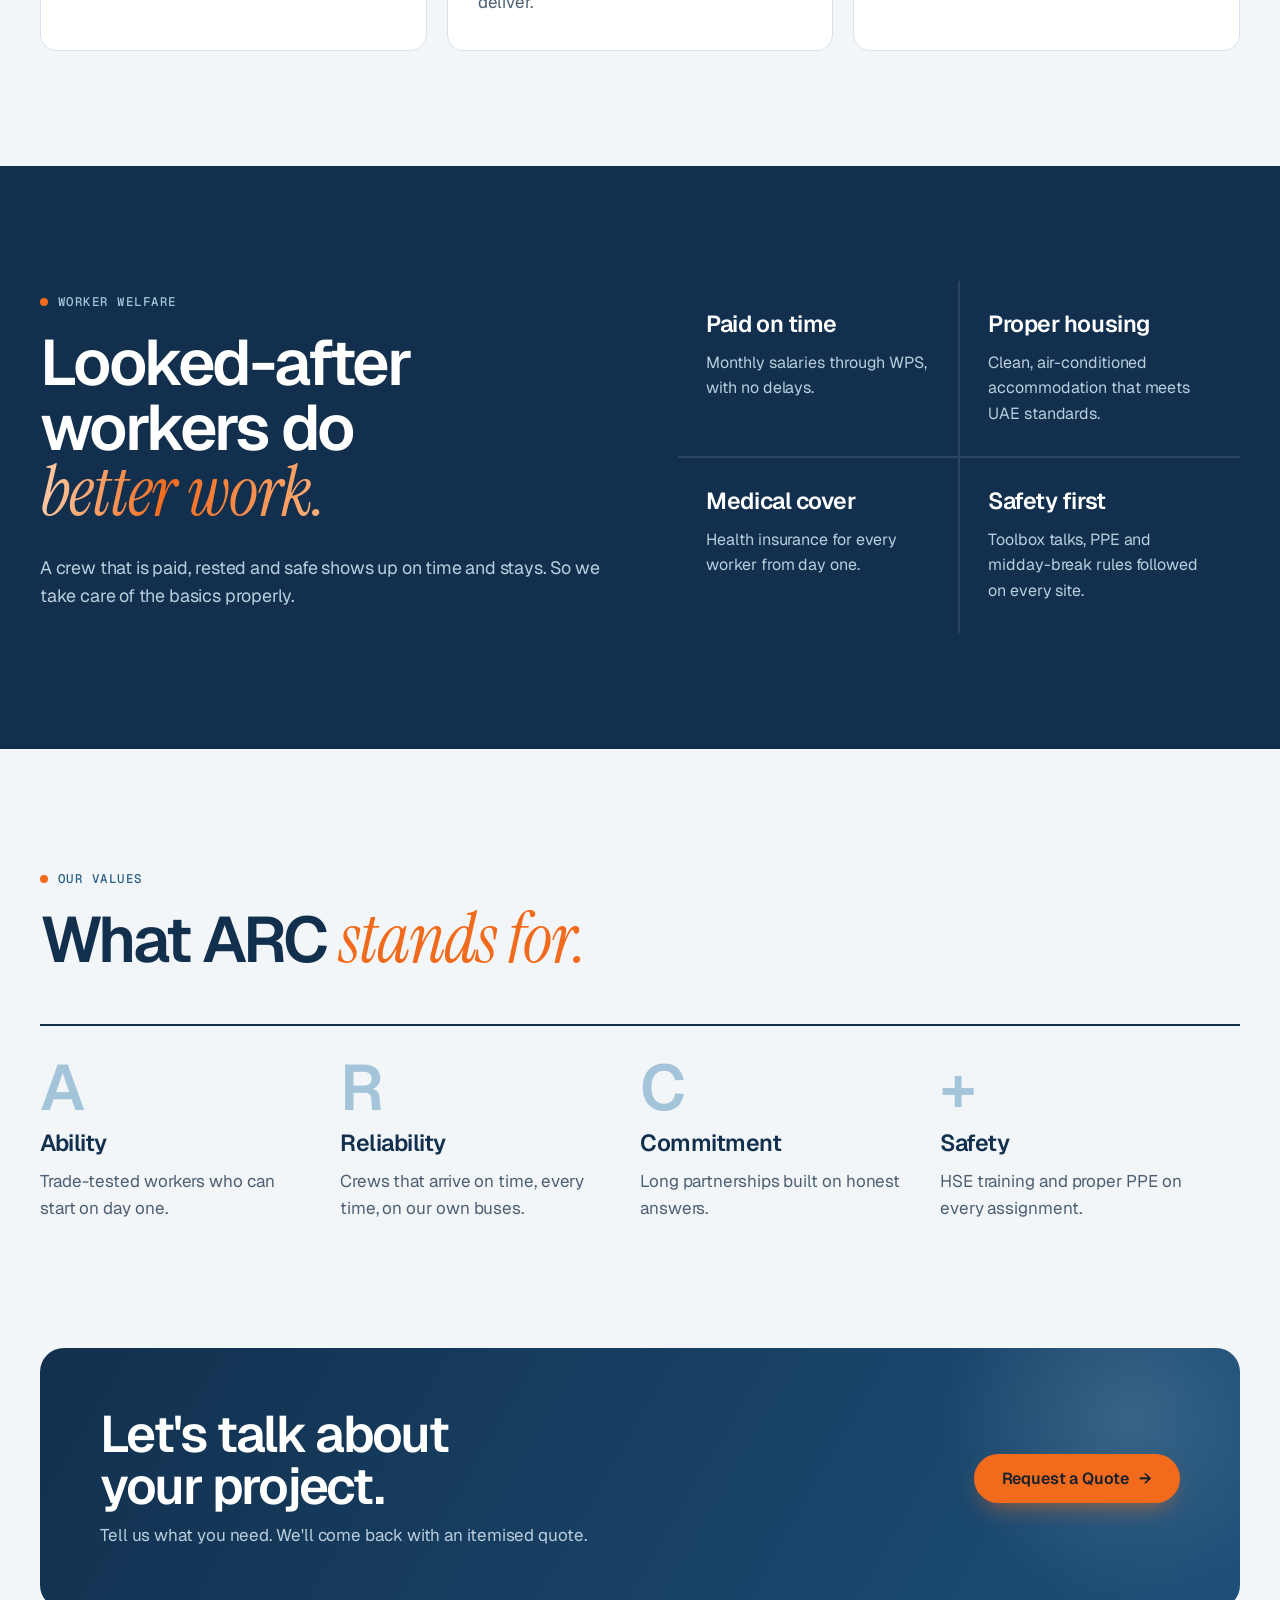
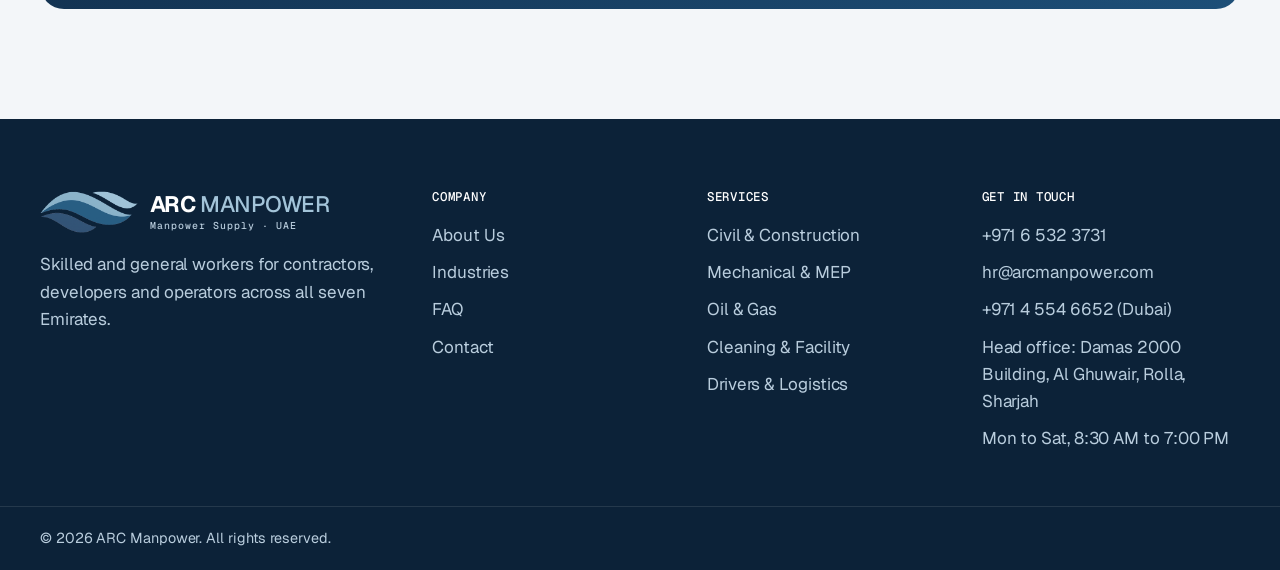
==== commit d3eabcde: "Add office hours Monday to Saturday, 8:30 AM to 7:00 PM, in the top bar, footer and a new contact pa" ====
--- a/about.html
+++ b/about.html
@@ -30,7 +30,7 @@
         <a href="tel:+97165323731">+971 6 532 3731</a>
         <a href="mailto:hr@arcmanpower.com">hr@arcmanpower.com</a>
       </div>
-      <div class="topbar-note">Serving all 7 Emirates &middot; ISO certified</div>
+      <div class="topbar-note">Mon to Sat, 8:30 AM to 7:00 PM &middot; All 7 Emirates</div>
     </div>
   </div>
 
@@ -177,6 +177,7 @@
           <li><a href="mailto:hr@arcmanpower.com">hr@arcmanpower.com</a></li>
           <li><a href="tel:+97145546652">+971 4 554 6652</a> (Dubai)</li>
           <li>Head office: Damas 2000 Building, Al Ghuwair, Rolla, Sharjah</li>
+          <li>Mon to Sat, 8:30 AM to 7:00 PM</li>
         </ul>
       </div>
     </div>
--- a/styles.css
+++ b/styles.css
@@ -326,6 +326,7 @@
 .c-card h3 { font-size: 1rem; margin-bottom: 4px; }
 .c-card p, .c-card a { color: var(--muted); font-size: .98rem; margin: 0; }
 .c-card a { display: block; }
+@media (min-width: 1101px) { .c-cards { grid-template-columns: repeat(5, 1fr); } }
 .c-card a:hover { color: var(--primary); }
 .quote-grid { display: grid; grid-template-columns: 1fr 1.2fr; gap: clamp(36px, 5vw, 70px); align-items: start; }
 .map { margin-top: 30px; border-radius: var(--radius); overflow: hidden; aspect-ratio: 16 / 11; border: 1px solid var(--line); background: var(--navy); }
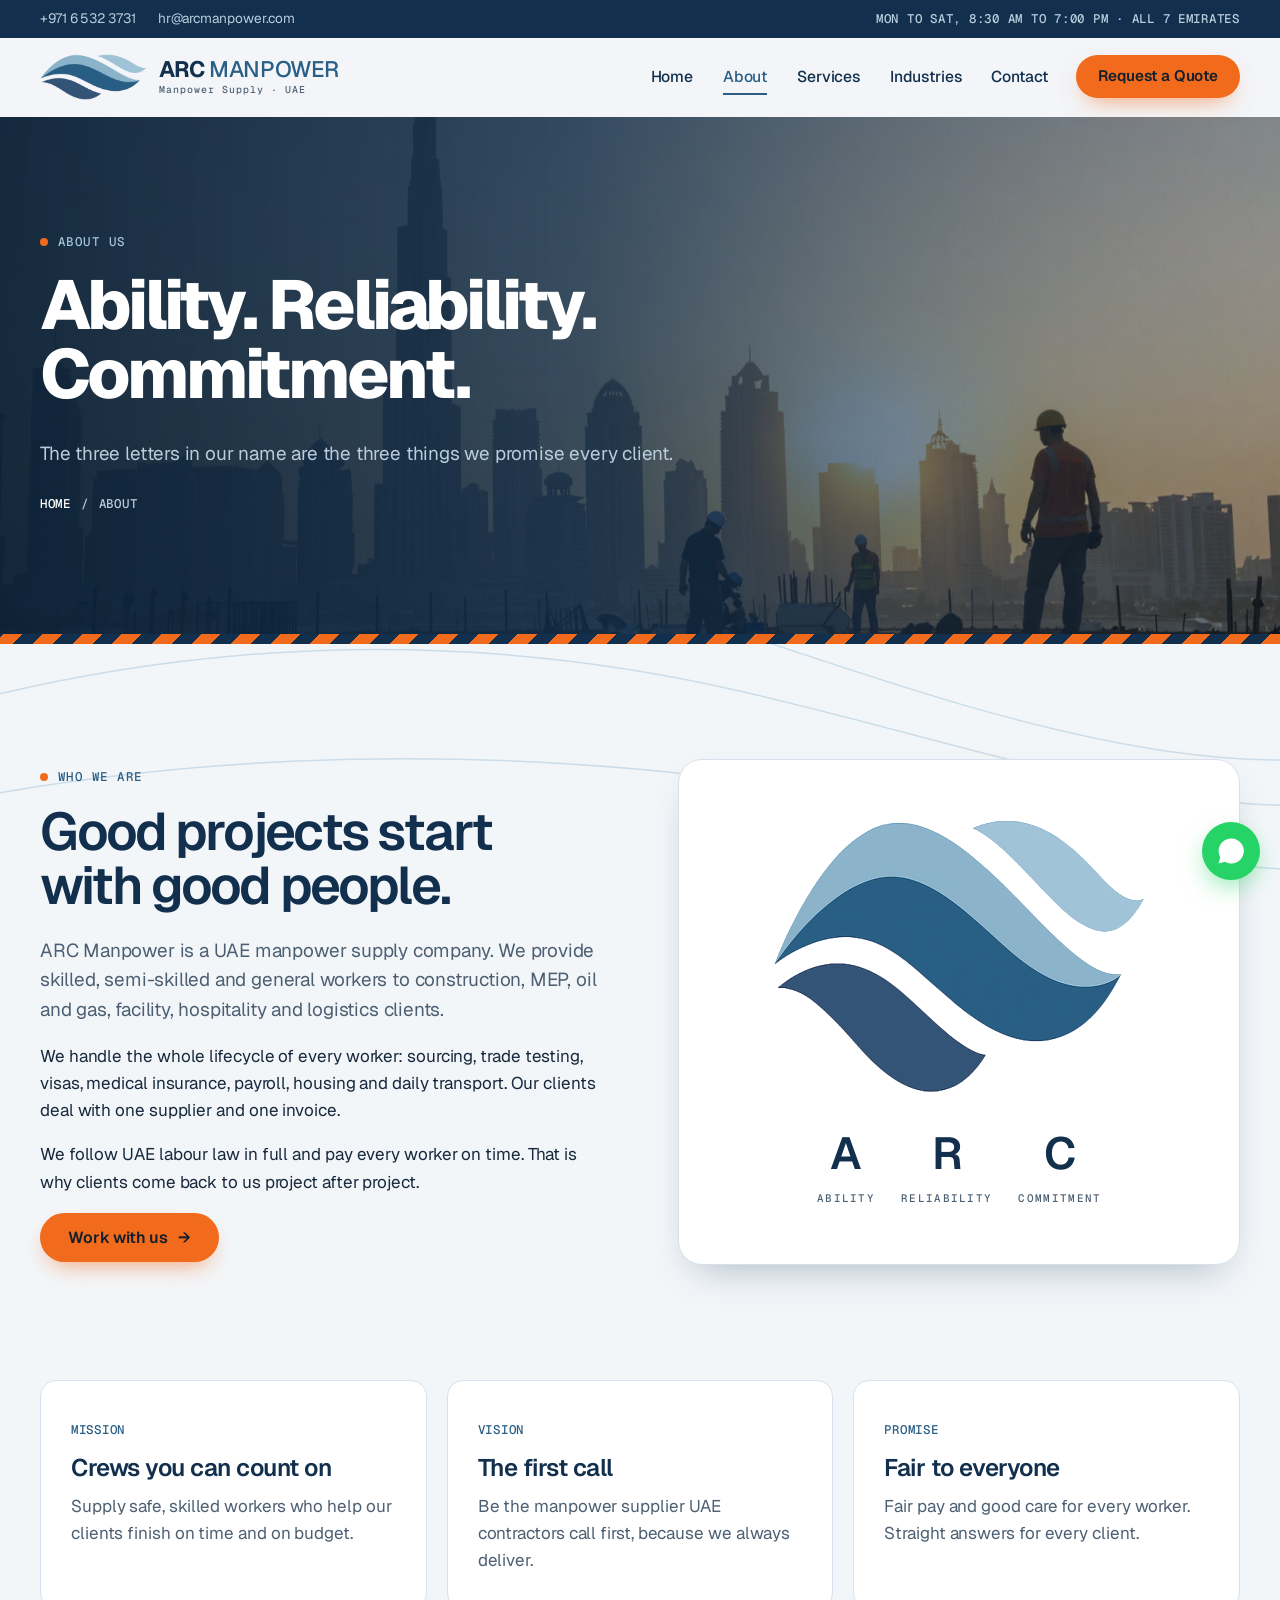
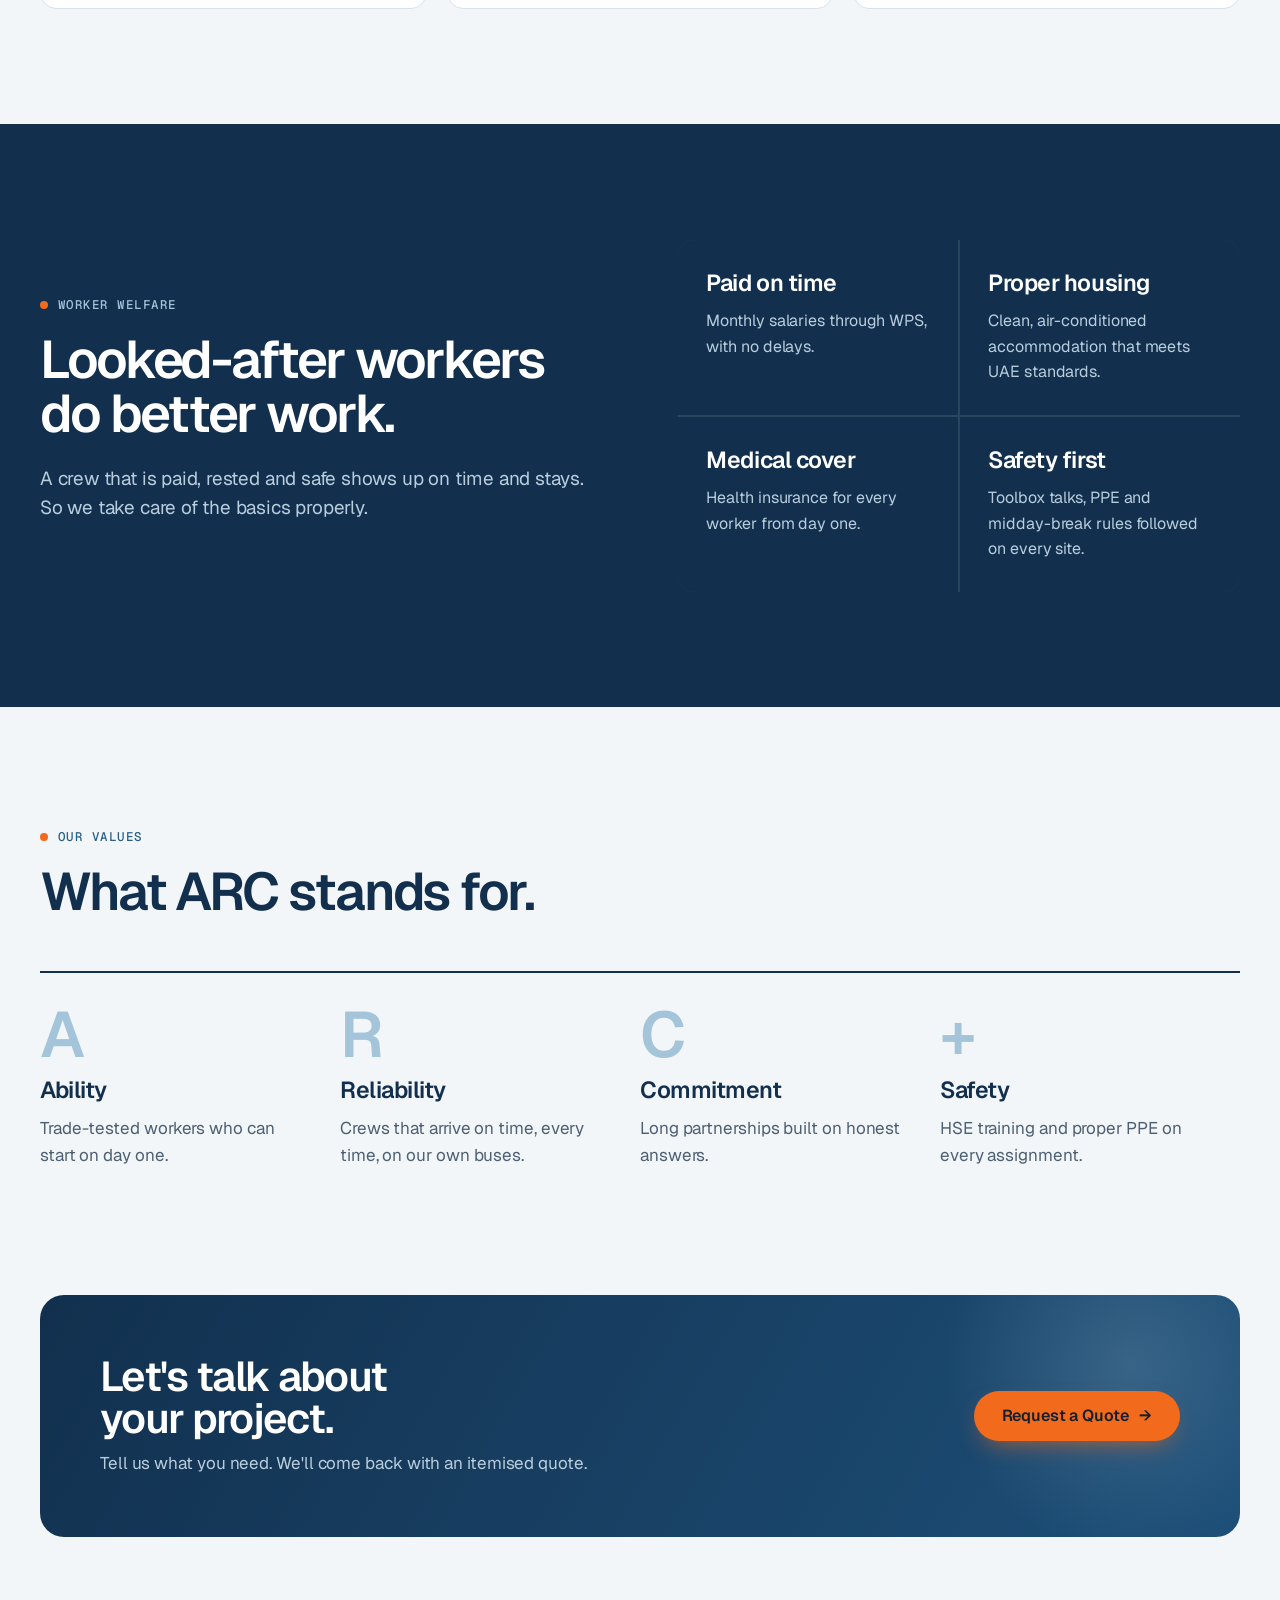
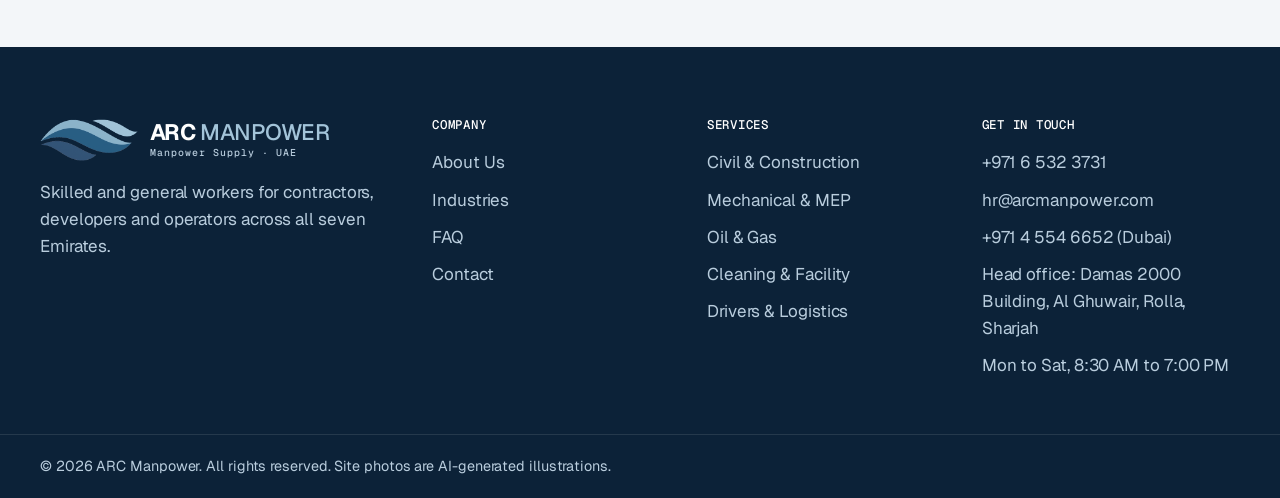
==== commit 71815b49: "Use Higgsfield photos and undo serif accent styling Replaces the Unsplash photos with 21 AI-generate" ====
--- a/about.html
+++ b/about.html
@@ -4,18 +4,18 @@
   <meta charset="UTF-8" />
   <meta name="viewport" content="width=device-width, initial-scale=1.0" />
   <title>About Us | ARC Manpower</title>
-  <meta name="description" content="ARC Manpower is a licensed UAE manpower supplier. We recruit, house, insure, pay and transport every worker we send to your site." />
+  <meta name="description" content="ARC Manpower is a UAE manpower supplier. We recruit, house, insure, pay and transport every worker we send to your site." />
   <meta name="theme-color" content="#12304e" />
   <link rel="icon" href="data:image/svg+xml,%3Csvg xmlns='http://www.w3.org/2000/svg' viewBox='0 0 64 64'%3E%3Cpath d='M4 34C14 18 30 14 42 22c6 4 12 8 18 8-8 6-18 4-26-1C24 24 14 26 4 34z' fill='%232f6690'/%3E%3Cpath d='M6 40c10-6 20-4 26 2 3 3 5 6 7 7-9 3-18 0-24-4-3-2-6-4-9-5z' fill='%23375582'/%3E%3Cpath d='M34 14c8-1 16 2 26 8-6 3-13 1-18-2z' fill='%239fc1d8'/%3E%3C/svg%3E" />
   <!-- DEPLOY STEP: set og:url and og:image to absolute live URLs before going online -->
   <meta property="og:title" content="About Us | ARC Manpower" />
-  <meta property="og:description" content="ARC Manpower is a licensed UAE manpower supplier. We recruit, house, insure, pay and transport every worker we send to your site." />
+  <meta property="og:description" content="ARC Manpower is a UAE manpower supplier. We recruit, house, insure, pay and transport every worker we send to your site." />
   <meta property="og:type" content="website" />
   <meta property="og:url" content="https://example.com/" />
   <meta property="og:image" content="https://example.com/assets/logo.png" />
   <link rel="preconnect" href="https://fonts.googleapis.com" />
   <link rel="preconnect" href="https://fonts.gstatic.com" crossorigin />
-  <link href="https://fonts.googleapis.com/css2?family=Geist:wght@400;500;600;700&family=Geist+Mono:wght@400;500&family=Instrument+Serif:ital@0;1&display=swap" rel="stylesheet" />
+  <link href="https://fonts.googleapis.com/css2?family=Geist:wght@400;500;600;700&family=Geist+Mono:wght@400;500&display=swap" rel="stylesheet" />
   <link rel="stylesheet" href="styles.css" />
 </head>
 <body>
@@ -54,11 +54,11 @@
 
   <main id="main" tabindex="-1">
     <section class="page-hero">
-      <div class="page-hero-bg"><img src="https://images.unsplash.com/photo-1579847188804-ecba0e2ea330?auto=format&amp;fit=crop&amp;w=1600&amp;q=70" srcset="https://images.unsplash.com/photo-1579847188804-ecba0e2ea330?auto=format&amp;fit=crop&amp;w=1600&amp;q=70 1x, https://images.unsplash.com/photo-1579847188804-ecba0e2ea330?auto=format&amp;fit=crop&amp;w=3200&amp;q=70 2x" alt="Construction workers silhouetted at sunrise" fetchpriority="high" decoding="async" /></div>
+      <div class="page-hero-bg"><img src="assets/photos/banner-about.jpg" alt="Construction workers on a high-rise slab at sunrise over Dubai" fetchpriority="high" decoding="async" /></div>
       <div class="container page-hero-inner">
         <div class="rv">
           <span class="kicker">About us</span>
-          <h1>Ability. Reliability. <em>Commitment.</em></h1>
+          <h1>Ability. Reliability. Commitment.</h1>
           <p class="lede">The three letters in our name are the three things we promise every client.</p>
           <div class="crumbs"><a href="index.html">Home</a><span>/</span><span>About</span></div>
         </div>
@@ -70,7 +70,7 @@
       <div class="container split">
         <div class="rv">
           <span class="kicker">Who we are</span>
-          <h2>Good projects start with <em>good people.</em></h2>
+          <h2>Good projects start with good people.</h2>
           <p class="lede">ARC Manpower is a UAE manpower supply company. We provide skilled, semi-skilled and general workers to construction, MEP, oil and gas, facility, hospitality and logistics clients.</p>
           <p>We handle the whole lifecycle of every worker: sourcing, trade testing, visas, medical insurance, payroll, housing and daily transport. Our clients deal with one supplier and one invoice.</p>
           <p>We follow UAE labour law in full and pay every worker on time. That is why clients come back to us project after project.</p>
@@ -101,7 +101,7 @@
       <div class="container split">
         <div class="rv">
           <span class="kicker">Worker welfare</span>
-          <h2>Looked-after workers do <em>better work.</em></h2>
+          <h2>Looked-after workers do better work.</h2>
           <p class="lede">A crew that is paid, rested and safe shows up on time and stays. So we take care of the basics properly.</p>
         </div>
         <div class="welfare stagger">
@@ -117,7 +117,7 @@
       <div class="container">
         <div class="head rv">
           <span class="kicker">Our values</span>
-          <h2>What ARC <em>stands for.</em></h2>
+          <h2>What ARC stands for.</h2>
         </div>
         <div class="values stagger">
           <div class="value"><strong>A</strong><h3>Ability</h3><p>Trade-tested workers who can start on day one.</p></div>
@@ -182,7 +182,7 @@
       </div>
     </div>
     <div class="footer-bottom">
-      <div class="container">&copy; <span id="year"></span> ARC Manpower. All rights reserved.</div>
+      <div class="container">&copy; <span id="year"></span> ARC Manpower. All rights reserved. Site photos are AI-generated illustrations.</div>
     </div>
   </footer>
 
--- a/styles.css
+++ b/styles.css
@@ -552,24 +552,8 @@
 @media (max-width: 1100px) { .page-hero-bg::after { background: rgba(12,34,56,.82); } .page-hero-inner { padding: 80px 0 90px; } }
 @media (max-width: 1100px) { .hero-photo { aspect-ratio: 4 / 3; } }
 
-/* Type pass 2: bigger headings with an italic serif accent */
-:root { --font-accent: "Instrument Serif", Georgia, serif; }
-h2 { font-size: clamp(2.4rem, 5vw, 4rem); }
-.hero h1 { font-size: clamp(3.3rem, 7.8vw, 6.8rem); }
-.page-hero h1 { font-size: clamp(2.9rem, 6.2vw, 5.2rem); }
-.sd h2 { font-size: clamp(1.9rem, 3.4vw, 2.7rem); }
-.cta-box h2 { font-size: clamp(2.1rem, 4vw, 3.2rem); }
-h1 em, h2 em, .hero h1 .soft {
-  font-family: var(--font-accent); font-style: italic; font-weight: 400;
-  font-size: 1.1em; letter-spacing: -.015em; line-height: .9; color: var(--accent);
-}
-.hero h1 .soft, .page-hero h1 em, .dark h2 em, .cta-box h2 em, .builder h2 em {
-  background: linear-gradient(100deg, #ffd2b0 0%, var(--accent) 45%, #ffb37f 100%);
-  -webkit-background-clip: text; background-clip: text; color: transparent;
-}
+/* Word reveal needs the hero heading to flow as text, not a grid */
 .hero h1 { display: block; }
-.hero h1 .soft { padding-right: .08em; }
-.lede { font-size: clamp(1.12rem, 1.4vw, 1.3rem); }
 
 /* Motion pass: word reveals, photo wipes, parallax, tilt, shine, progress */
 .progress { position: fixed; top: 0; left: 0; right: 0; height: 3px; z-index: 400; background: var(--accent); transform-origin: left; transform: scaleX(var(--p, 0)); pointer-events: none; }
